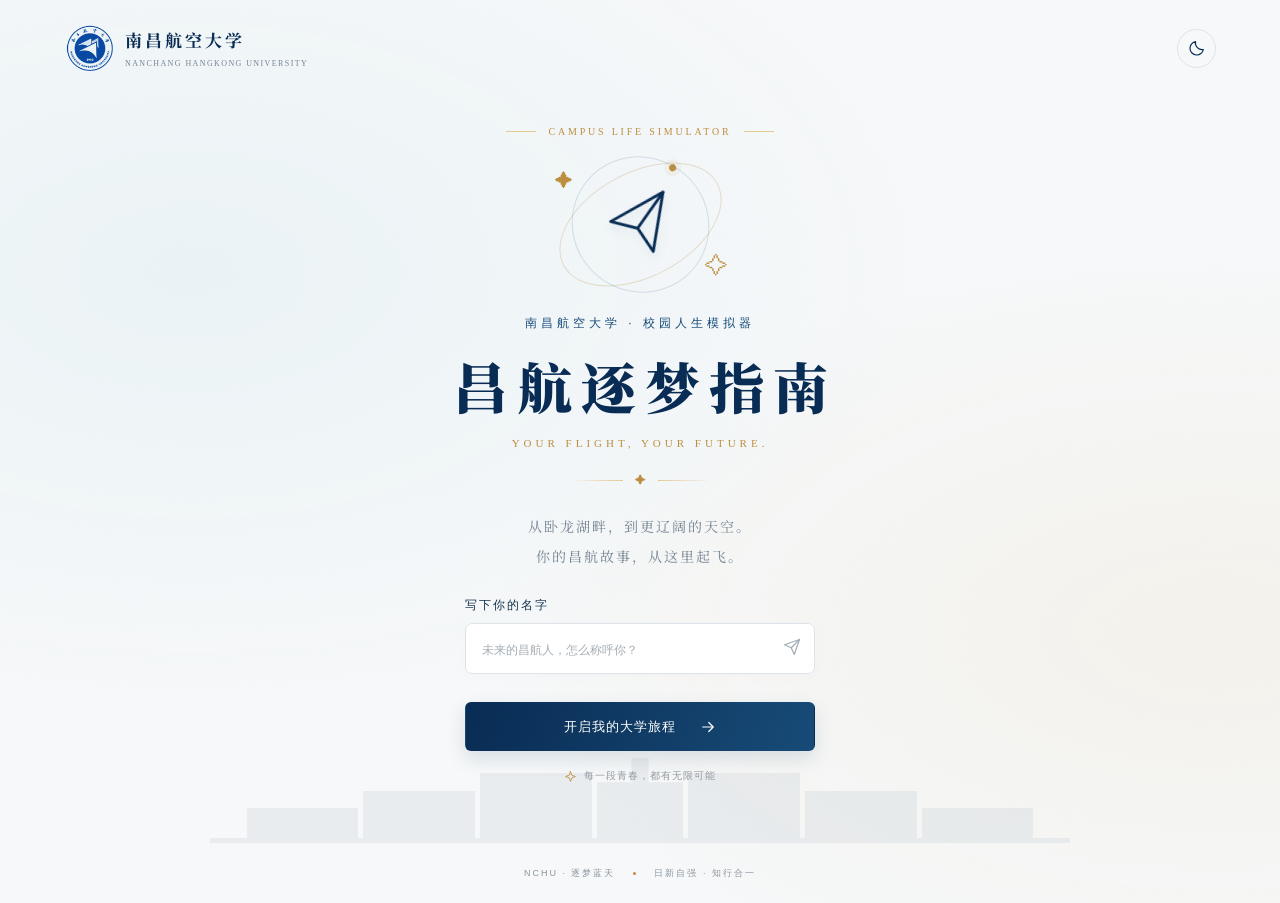
==== index.html @ 57230b43 "Add files via upload" ====
<!doctype html>
<html lang="zh-CN">
<head>
  <meta charset="UTF-8">
  <meta name="viewport" content="width=device-width, initial-scale=1">
  <meta name="theme-color" content="#092c54">
  <meta name="description" content="南昌航空大学校园人生模拟器——写下名字，选择专业与天赋，开启你的蓝天旅程。">
  <title>昌航逐梦指南 · 南昌航空大学校园人生</title>
  <link rel="stylesheet" href="style.css">
</head>
<body>
  <svg class="icon-library" xmlns="http://www.w3.org/2000/svg" aria-hidden="true">
    <symbol id="i-plane" viewBox="0 0 24 24"><path d="m22 2-7 20-4-9-9-4Z"/><path d="M22 2 11 13"/></symbol>
    <symbol id="i-arrow" viewBox="0 0 24 24"><path d="M5 12h14m-6-6 6 6-6 6"/></symbol>
    <symbol id="i-back" viewBox="0 0 24 24"><path d="M19 12H5m6 6-6-6 6-6"/></symbol>
    <symbol id="i-refresh" viewBox="0 0 24 24"><path d="M20 7v5h-5M4 17v-5h5"/><path d="M6.1 7a7 7 0 0 1 11.4-1L20 9M4 15l2.5 3A7 7 0 0 0 18 17"/></symbol>
    <symbol id="i-dice" viewBox="0 0 24 24"><rect x="3" y="3" width="18" height="18" rx="4"/><path d="M8 8h.01M16 8h.01M12 12h.01M8 16h.01M16 16h.01"/></symbol>
    <symbol id="i-check" viewBox="0 0 24 24"><path d="m5 12 4 4L19 6"/></symbol>
    <symbol id="i-lock" viewBox="0 0 24 24"><rect x="5" y="10" width="14" height="11" rx="2"/><path d="M8 10V7a4 4 0 0 1 8 0v3M12 14v3"/></symbol>
    <symbol id="i-wing" viewBox="0 0 24 24"><path d="M3 17c6-1 9-6 10-13 4 4 4 8 2 11l6-4c-2 7-8 10-18 6Z"/></symbol>
    <symbol id="i-chip" viewBox="0 0 24 24"><rect x="6" y="6" width="12" height="12" rx="2"/><path d="M9 1v3m6-3v3M9 20v3m6-3v3M1 9h3m-3 6h3m16-6h3m-3 6h3M10 10h4v4h-4z"/></symbol>
    <symbol id="i-flask" viewBox="0 0 24 24"><path d="M9 3h6m-5 0v6L4 19a1.5 1.5 0 0 0 1 2h14a1.5 1.5 0 0 0 1-2L14 9V3M7 16h10"/></symbol>
    <symbol id="i-code" viewBox="0 0 24 24"><path d="m8 7-5 5 5 5m8-10 5 5-5 5m-3-13-2 16"/></symbol>
    <symbol id="i-compass" viewBox="0 0 24 24"><circle cx="12" cy="12" r="9"/><path d="m16 8-3 5-5 3 3-5 5-3Z"/></symbol>
    <symbol id="i-chart" viewBox="0 0 24 24"><path d="M4 20V10m6 10V4m6 16v-7m5 7H2"/></symbol>
    <symbol id="i-sun" viewBox="0 0 24 24"><circle cx="12" cy="12" r="4"/><path d="M12 2v2m0 16v2M2 12h2m16 0h2M5 5l1.5 1.5m11 11L19 19M5 19l1.5-1.5m11-11L19 5"/></symbol>
    <symbol id="i-moon" viewBox="0 0 24 24"><path d="M20.5 14A9 9 0 0 1 10 3.5 9 9 0 1 0 20.5 14Z"/></symbol>
    <symbol id="i-spark" viewBox="0 0 24 24"><path d="m12 3 2.5 6.5L21 12l-6.5 2.5L12 21l-2.5-6.5L3 12l6.5-2.5Z"/></symbol>
  </svg>

  <div class="sky" aria-hidden="true"><div class="cloud cloud-one"></div><div class="cloud cloud-two"></div></div>
  <header class="site-header">
    <a class="brand" href="./" aria-label="返回昌航逐梦指南首页">
      <span class="brand-mark"><img src="assets/nchu-emblem.png" alt="南昌航空大学校徽" width="90" height="90"></span>
      <span><strong>南昌航空大学</strong><small>NANCHANG HANGKONG UNIVERSITY</small></span>
    </a>
    <button class="theme-button" id="theme-button" type="button" aria-label="切换深色模式" title="切换深浅色主题"><svg><use href="#i-moon"/></svg></button>
  </header>

  <main>
    <section class="page start-page active" id="start-page" aria-labelledby="main-title">
      <div class="start-content">
        <div class="edition-label"><span></span> CAMPUS LIFE SIMULATOR <span></span></div>
        <div class="hero-emblem" aria-hidden="true"><div class="orbit orbit-one"></div><div class="orbit orbit-two"></div><svg><use href="#i-plane"/></svg><i class="star-one">✦</i><i class="star-two">✧</i></div>
        <p class="university-name">南昌航空大学 · 校园人生模拟器</p>
        <h1 id="main-title">昌航逐梦指南</h1>
        <p class="english-title">YOUR FLIGHT, YOUR FUTURE.</p>
        <div class="title-rule"><span></span><i>✦</i><span></span></div>
        <p class="intro">从卧龙湖畔，到更辽阔的天空。<br>你的昌航故事，从这里起飞。</p>
        <form class="name-form" id="name-form">
          <label for="username">写下你的名字</label>
          <div class="name-field"><input id="username" name="username" type="text" maxlength="12" placeholder="未来的昌航人，怎么称呼你？" autocomplete="nickname" aria-describedby="name-error"><svg><use href="#i-plane"/></svg></div>
          <p class="form-error" id="name-error" role="alert"></p>
          <button class="primary-button" type="submit">开启我的大学旅程<svg><use href="#i-arrow"/></svg></button>
        </form>
        <p class="start-note"><svg><use href="#i-spark"/></svg> 每一段青春，都有无限可能</p>
      </div>
      <div class="campus-line" aria-hidden="true"><span></span><span></span><span></span><span></span><span></span><span></span><span></span></div>
    </section>

    <section class="page selection-page" id="major-page" aria-labelledby="major-title" hidden>
      <nav class="progress-nav" aria-label="创建角色进度"><button class="back-button" data-back="start" type="button"><svg><use href="#i-back"/></svg> 返回</button><ol><li class="complete"><span><svg><use href="#i-check"/></svg></span>名字</li><li class="current"><span>2</span>专业</li><li><span>3</span>天赋</li></ol><span class="step-count">01 / 02</span></nav>
      <div class="page-content">
        <p class="section-eyebrow">CHOOSE YOUR PATH</p><h2 id="major-title">选择你的专业</h2><p class="section-subtitle">每一份热爱，都是通往未来的一张登机牌</p>
        <div class="major-grid" id="major-grid"></div>
        <div class="selection-footer"><p id="major-hint">点击专业卡片，继续抽取你的专属天赋</p><button class="primary-button compact" id="major-next" type="button" disabled>下一站：抽取天赋<svg><use href="#i-arrow"/></svg></button></div>
      </div>
    </section>

    <section class="page selection-page" id="talent-page" aria-labelledby="talent-title" hidden>
      <nav class="progress-nav" aria-label="创建角色进度"><button class="back-button" data-back="major" type="button"><svg><use href="#i-back"/></svg> 返回</button><ol><li class="complete"><span><svg><use href="#i-check"/></svg></span>名字</li><li class="complete"><span><svg><use href="#i-check"/></svg></span>专业</li><li class="current"><span>3</span>天赋</li></ol><span class="step-count">02 / 02</span></nav>
      <div class="page-content talent-content">
        <p class="section-eyebrow">A LITTLE EXTRA MAGIC</p><h2 id="talent-title">抽取你的初始天赋</h2><p class="section-subtitle">小小的特别之处，将陪你走过四年大学时光</p>
        <div class="talent-grid" id="talent-grid"></div>
        <div class="talent-actions"><button class="secondary-button" id="refresh-talents" type="button"><svg><use href="#i-refresh"/></svg>换一批 <span id="refresh-count">2</span></button><button class="secondary-button" id="random-talent" type="button"><svg><use href="#i-dice"/></svg>交给命运</button></div>
        <button class="primary-button compact" id="talent-next" type="button" disabled>确认天赋，开启旅程<svg><use href="#i-arrow"/></svg></button>
        <p class="selection-note" id="talent-hint">点击卡片，选择一项与你同行的好运</p>
      </div>
    </section>

    <section class="page coming-page" id="coming-page" aria-labelledby="coming-title" hidden>
      <div class="coming-card"><div class="coming-icon"><svg><use href="#i-lock"/></svg></div><p class="section-eyebrow">TO BE CONTINUED</p><h2 id="coming-title">敬请期待</h2><div class="title-rule"><span></span><i>✦</i><span></span></div><p>你的大学旅程即将启航。<br>更多昌航故事，正在路上。</p><div class="profile-ticket"><span class="ticket-label">PASSENGER</span><strong id="profile-name"></strong><dl><div><dt>专业</dt><dd id="profile-major"></dd></div><div><dt>天赋</dt><dd id="profile-talent"></dd></div></dl><span class="ticket-code">NCHU · CLASS OF 2026</span></div><button class="primary-button" id="restart" type="button">重新启程<svg><use href="#i-refresh"/></svg></button></div>
    </section>
  </main>
  <footer class="site-footer"><span>NCHU · 逐梦蓝天</span><i></i><span>日新自强 · 知行合一</span></footer>
  <div class="toast" id="toast" role="status"></div>
  <script src="app.js"></script>
</body>
</html>
---- style.css ----
@import url('https://fonts.googleapis.com/css2?family=Noto+Serif+SC:wght@600;700;900&display=swap');

:root{--navy:#092c54;--navy-2:#164a79;--gold:#bd8e3f;--gold-light:#e4c991;--paper:#f6f8f9;--card:#fff;--text:#16334f;--muted:#768493;--line:#dce4e9;--shadow:0 18px 50px #1434510d;--serif:'Noto Serif SC','Songti SC',SimSun,serif;--sans:'PingFang SC','Microsoft YaHei',sans-serif;color-scheme:light}

*{box-sizing:border-box}
html{min-width:320px;min-height:100%;background:var(--paper)}
body{margin:0;min-height:100vh;min-height:100svh;color:var(--text);font-family:var(--sans);background:radial-gradient(ellipse at 15% 30%,#dfedf380,transparent 48%),radial-gradient(ellipse at 95% 70%,#ebdfc744,transparent 42%),var(--paper);display:flex;flex-direction:column;overflow-x:hidden}
button,input,a{-webkit-tap-highlight-color:transparent}
button{font:inherit}
button,a{touch-action:manipulation}
button:focus-visible,a:focus-visible,input:focus-visible{outline:3px solid #d1a04f;outline-offset:4px}
button{cursor:pointer}
button:disabled{cursor:not-allowed}
svg{width:22px;height:22px;fill:none;stroke:currentColor;stroke-width:1.6;stroke-linecap:round;stroke-linejoin:round}
.icon-library{position:absolute;width:0;height:0;overflow:hidden}
.sky{position:fixed;inset:0;pointer-events:none;overflow:hidden;z-index:-1}
.sky:before{content:'';position:absolute;width:650px;height:650px;border:1px solid #4e83a80b;border-radius:50%;top:-270px;right:-150px;box-shadow:0 0 0 80px #4e83a804,0 0 0 160px #4e83a803}
.cloud{position:absolute;width:200px;height:45px;background:#fff8;filter:blur(20px);border-radius:50%}
.cloud-one{left:-50px;top:23%}
.cloud-two{right:5%;bottom:22%}
.site-header{height:96px;display:flex;align-items:center;justify-content:space-between;padding:0 5vw;max-width:1600px;width:100%;margin:0 auto;position:relative;z-index:5}
.brand{display:flex;align-items:center;gap:12px;text-decoration:none;color:var(--navy)}
.brand-mark{height:49px;width:49px;display:grid;place-items:center;flex:0 0 auto}
.brand-mark img{display:block;width:100%;height:100%;object-fit:contain}
.brand strong{display:block;font:700 17px var(--serif);letter-spacing:3px}
.brand small{font:8px Georgia,serif;letter-spacing:1.4px;color:var(--muted)}
.theme-button{display:grid;place-items:center;width:39px;height:39px;border:1px solid var(--line);border-radius:50%;background:transparent;color:var(--navy);transition:.2s}
.theme-button:hover{background:var(--card);transform:rotate(15deg)}
.theme-button svg{width:18px;height:18px}
main{flex:1;display:flex}
.page{display:none;width:100%;position:relative}
.page.active{display:flex;animation:pageIn .5s ease both}
.start-page{align-items:center;justify-content:center;text-align:center;padding:30px 20px 60px}
.start-content{width:100%;max-width:610px;position:relative;z-index:1}
.edition-label{display:flex;align-items:center;justify-content:center;gap:12px;color:var(--gold);font:10px Georgia,serif;letter-spacing:2.8px;margin-bottom:20px}
.edition-label span{width:30px;height:1px;background:var(--gold-light)}
.hero-emblem{height:135px;width:175px;margin:0 auto 23px;position:relative;display:grid;place-items:center}
.hero-emblem>svg{width:68px;height:68px;stroke:var(--navy);stroke-width:1;transform:rotate(-10deg);position:relative;z-index:2;filter:drop-shadow(0 6px 5px #103b6415)}
.orbit{position:absolute;inset:15px 0;border:1px solid #ba945348;border-radius:50%;transform:rotate(-28deg)}
.orbit-two{inset:0 18px;transform:rotate(36deg);border-color:#527eaa35}
.orbit-one:after{content:'';position:absolute;width:7px;height:7px;background:var(--gold);border-radius:50%;top:13px;right:28px;box-shadow:0 0 0 5px #bd8e3f15}
.hero-emblem i{position:absolute;color:var(--gold);font-style:normal}
.star-one{left:2px;top:14px;font-size:18px}
.star-two{right:0;bottom:12px;font-size:23px}
.university-name{font-size:12px;letter-spacing:4px;color:var(--navy-2);margin:0 0 14px}
h1,h2{font-family:var(--serif);color:var(--navy)}
h1{font-size:clamp(38px,5vw,55px);font-weight:900;letter-spacing:9px;margin:0 0 12px;padding-left:9px}
.english-title{font:11px Georgia,serif;letter-spacing:4px;color:var(--gold);margin:0}
.title-rule{display:flex;justify-content:center;align-items:center;gap:12px;margin:25px auto}
.title-rule span{height:1px;width:52px;background:linear-gradient(90deg,transparent,var(--gold-light))}
.title-rule span:last-child{transform:rotate(180deg)}
.title-rule i{font-style:normal;font-size:11px;color:var(--gold)}
.intro{font-family:var(--serif);color:var(--muted);font-size:14px;line-height:2.15;letter-spacing:2px;margin:0 0 26px}
.name-form{max-width:350px;margin:auto}
.name-form label{display:block;font-size:12px;letter-spacing:2px;text-align:left;margin:0 0 9px;color:var(--text)}
.name-field{position:relative}
.name-field input{width:100%;border:1px solid var(--line);border-radius:7px;background:var(--card);height:51px;padding:0 42px 0 16px;color:var(--text);font:14px var(--sans);transition:.25s;box-shadow:0 3px 15px #12345604}
.name-field input::placeholder{color:#a4adb5;font-size:12px}
.name-field input:focus{border-color:var(--gold);outline:none;box-shadow:0 0 0 4px #bd8e3f10}
.name-field input[aria-invalid=true]{border-color:#b45d54}
.name-field svg{position:absolute;right:14px;top:15px;width:18px;height:18px;color:#a1acb5;pointer-events:none}
.form-error{font-size:12px;color:#a64c44;min-height:18px;margin:5px 0;text-align:left}
.primary-button{border:1px solid transparent;border-radius:6px;min-height:49px;width:100%;display:flex;justify-content:center;align-items:center;gap:23px;background:linear-gradient(110deg,var(--navy),#174b77);color:#fff;font-size:13px;letter-spacing:1px;box-shadow:0 8px 20px #092c5420;transition:transform .25s,box-shadow .25s,opacity .25s}
.primary-button svg{width:18px;height:18px}
.primary-button:not(:disabled):hover{transform:translateY(-2px);box-shadow:0 12px 25px #092c5430}
.primary-button:disabled{opacity:.38;box-shadow:none}
.start-note{display:flex;align-items:center;justify-content:center;gap:7px;color:#9099a0;font-size:10px;letter-spacing:1px;margin:18px 0 0}
.start-note svg{width:13px;height:13px;color:var(--gold)}
.campus-line{position:absolute;bottom:0;left:50%;transform:translateX(-50%);height:85px;width:min(860px,100%);opacity:.055;border-bottom:5px solid var(--navy);display:flex;justify-content:center;align-items:flex-end;gap:5px;overflow:hidden;pointer-events:none}
.campus-line span{display:block;background:var(--navy);width:13%;height:30px}
.campus-line span:nth-child(2),.campus-line span:nth-child(6){height:47px}
.campus-line span:nth-child(3),.campus-line span:nth-child(5){height:65px}
.campus-line span:nth-child(4){height:80px;width:10%;clip-path:polygon(40% 0,60% 0,60% 30%,100% 30%,100% 100%,0 100%,0 30%,40% 30%)}
.site-footer{height:60px;display:flex;align-items:center;justify-content:center;gap:18px;color:#8b969f;font-size:9px;letter-spacing:2px;flex-shrink:0}
.site-footer i{height:3px;width:3px;border-radius:50%;background:var(--gold)}
.selection-page{flex-direction:column;padding:10px 5vw 45px}
.progress-nav{display:flex;align-items:center;justify-content:space-between;max-width:1090px;width:100%;margin:0 auto 30px;border-bottom:1px solid var(--line);padding-bottom:22px}
.back-button{border:0;background:transparent;display:flex;align-items:center;gap:4px;font-size:12px;color:var(--muted);padding:6px 0}
.back-button:hover{color:var(--navy)}
.back-button svg{width:16px;height:16px}
.progress-nav ol{list-style:none;display:flex;margin:0;padding:0;gap:35px}
.progress-nav li{display:flex;align-items:center;gap:7px;font-size:11px;color:#9ca5ae}
.progress-nav li>span{width:22px;height:22px;border:1px solid #cfd8df;border-radius:50%;display:grid;place-items:center;font:11px Georgia,serif}
.progress-nav li>span svg{width:13px;height:13px}
.progress-nav li.complete{color:var(--gold)}
.progress-nav li.complete>span{border-color:#bd8e3f66;background:#bd8e3f0d}
.progress-nav li.current{color:var(--navy);font-weight:bold}
.progress-nav li.current>span{color:#fff;border-color:var(--navy);background:var(--navy)}
.step-count{font:10px Georgia,serif;color:var(--muted);letter-spacing:1px}
.page-content{width:100%;max-width:1090px;margin:0 auto;text-align:center}
.section-eyebrow{color:var(--gold);font:10px Georgia,serif;letter-spacing:3px;margin:0 0 10px}
h2{font-size:30px;letter-spacing:4px;margin:0 0 12px}
.section-subtitle{font-size:12px;letter-spacing:1px;color:var(--muted);margin:0 0 31px}
.major-grid{display:grid;grid-template-columns:repeat(4,1fr);gap:17px;text-align:left}
.major-card{position:relative;display:flex;flex-direction:column;align-items:flex-start;border:1px solid var(--line);border-radius:10px;padding:22px;background:var(--card);color:var(--text);text-align:left;min-height:190px;transition:transform .25s,border-color .25s,box-shadow .25s;overflow:hidden}
.major-card:after{content:'';position:absolute;top:-30px;right:-30px;width:100px;height:100px;background:radial-gradient(circle,#164a7909,transparent 70%);pointer-events:none}
.major-card:hover{transform:translateY(-4px);border-color:#bd8e3f77;box-shadow:var(--shadow)}
.major-card.selected{border-color:var(--gold);box-shadow:0 0 0 2px #bd8e3f10,var(--shadow)}
.major-top{width:100%;display:flex;align-items:flex-start;justify-content:space-between;margin-bottom:15px}
.major-icon{height:43px;width:43px;background:#edf3f8;border:1px solid #dce7f0;border-radius:9px;display:grid;place-items:center;color:var(--navy-2)}
.major-icon svg{width:23px;height:23px;stroke-width:1.4}
.major-number{font:10px Georgia,serif;color:#b2bbc3;letter-spacing:1px}
.major-name{font:700 16px var(--serif);letter-spacing:.5px;color:var(--navy);margin:0 0 7px}
.major-english{font:8px Georgia,serif;letter-spacing:1.1px;color:var(--gold);text-transform:uppercase;margin:0 0 12px}
.major-description{font-size:11px;line-height:1.8;color:var(--muted);margin:0}
.major-check{position:absolute;right:15px;bottom:15px;width:20px;height:20px;display:grid;place-items:center;border:1px solid var(--line);border-radius:50%;color:transparent}
.major-check svg{width:12px;height:12px}
.major-card.selected .major-check{background:var(--gold);color:white;border-color:var(--gold)}
.selection-footer{max-width:420px;margin:25px auto 0}
.selection-footer p,.selection-note{font-size:11px;color:var(--muted);margin:0 0 14px}
.compact{width:auto;min-width:260px;padding:0 24px;margin:0 auto;min-height:46px;font-size:12px}
.talent-content{max-width:1000px}
.talent-grid{display:grid;grid-template-columns:repeat(3,1fr);gap:25px;margin:35px auto 27px;perspective:1500px}
.talent-card{position:relative;min-height:300px;perspective:1200px;opacity:0;transform:translateY(15px);animation:cardIn .5s ease forwards;animation-delay:var(--delay)}
.talent-inner{height:100%;width:100%;position:relative;transform-style:preserve-3d;transition:transform .65s cubic-bezier(.3,.7,.3,1)}
.talent-card.flipped .talent-inner{transform:rotateY(180deg)}
.talent-face{position:absolute;inset:0;backface-visibility:hidden;-webkit-backface-visibility:hidden;border-radius:12px;border:1px solid #c8a46570;display:flex;align-items:center;justify-content:center;flex-direction:column}
.talent-front{background:linear-gradient(140deg,#123c64,#082947);color:#d6bc83;box-shadow:0 8px 25px #092c5412}
.talent-front:before{content:'';position:absolute;inset:10px;border:1px solid #d6bc8330;border-radius:7px}
.talent-front svg{width:52px;height:52px;stroke-width:.8;margin-bottom:20px}
.talent-front span{font:10px Georgia,serif;letter-spacing:3px}
.talent-back{transform:rotateY(180deg);background:var(--card);padding:28px 24px;box-shadow:var(--shadow);transition:border-color .2s,box-shadow .2s}
.talent-card button{position:absolute;inset:0;z-index:2;border:0;background:transparent;border-radius:12px;color:transparent}
.talent-card button:focus-visible{outline-offset:3px}
.talent-card:hover .talent-back{border-color:var(--gold)}
.talent-card.selected .talent-back{border:2px solid var(--gold);box-shadow:0 0 0 5px #bd8e3f10,0 16px 35px #14345118}
.talent-rarity{font:10px Georgia,serif;letter-spacing:3px;margin-bottom:15px}
.rarity-SSR{color:#ad7a19}
.rarity-SR{color:#7959a4}
.rarity-R{color:#46769c}
.talent-symbol{width:63px;height:63px;border-radius:50%;display:grid;place-items:center;background:#f5f0e6;border:1px solid #e9dcc3;margin-bottom:19px}
.talent-symbol svg{width:30px;height:30px;color:var(--gold);stroke-width:1.2}
.talent-name{font:700 20px var(--serif);color:var(--navy);margin:0 0 15px;letter-spacing:1px}
.talent-desc{font-size:12px;color:var(--muted);line-height:1.9;max-width:185px;margin:0}
.talent-selected-label{position:absolute;bottom:13px;display:flex;align-items:center;gap:4px;color:var(--gold);font-size:10px;opacity:0}
.talent-selected-label svg{width:12px;height:12px}
.talent-card.selected .talent-selected-label{opacity:1}
.talent-actions{display:flex;justify-content:center;gap:10px;margin-bottom:20px}
.secondary-button{display:flex;justify-content:center;align-items:center;gap:7px;border:1px solid var(--line);background:var(--card);color:var(--text);border-radius:6px;padding:9px 16px;font-size:11px;transition:.2s}
.secondary-button svg{width:15px;height:15px;color:var(--muted)}
.secondary-button:hover:not(:disabled){border-color:var(--gold);color:var(--gold)}
.secondary-button:disabled{opacity:.4}
.secondary-button span{font:10px Georgia,serif;color:var(--gold);padding-left:2px}
.talent-content>.selection-note{margin-top:12px}
.coming-page{justify-content:center;align-items:center;padding:35px 20px 55px;text-align:center}
.coming-card{width:100%;max-width:480px}
.coming-icon{margin:0 auto 25px;border:1px solid #bd8e3f40;width:76px;height:76px;display:grid;place-items:center;border-radius:50%;background:var(--card);color:var(--gold);box-shadow:0 0 0 9px #bd8e3f06}
.coming-icon svg{width:28px;height:28px;stroke-width:1.3}
.coming-card h2{font-size:42px;letter-spacing:8px}
.coming-card>p:not(.section-eyebrow){font:14px/2.1 var(--serif);letter-spacing:1px;color:var(--muted)}
.profile-ticket{position:relative;text-align:left;background:var(--card);border:1px solid var(--line);border-top:3px solid var(--gold);border-radius:6px;padding:24px;margin:28px 0;box-shadow:var(--shadow)}
.ticket-label{display:block;font:9px Georgia,serif;letter-spacing:2px;color:var(--gold);margin-bottom:5px}
.profile-ticket>strong{font:700 24px var(--serif);color:var(--navy);letter-spacing:2px}
.profile-ticket dl{border-top:1px dashed var(--line);margin:20px 0 15px;padding-top:15px;display:flex;gap:30px}
.profile-ticket dl div{flex:1}
.profile-ticket dt{font-size:10px;color:var(--muted);margin-bottom:5px}
.profile-ticket dd{margin:0;font-size:12px;color:var(--text)}
.ticket-code{font:8px Georgia,serif;color:var(--muted);letter-spacing:2px}
.toast{position:fixed;z-index:20;bottom:35px;left:50%;transform:translate(-50%,15px);padding:11px 20px;background:var(--navy);color:white;box-shadow:var(--shadow);border-radius:6px;font-size:12px;opacity:0;pointer-events:none;transition:.3s;white-space:nowrap}
.toast.show{opacity:1;transform:translate(-50%,0)}

body.dark{--paper:#0b1929;--card:#12263a;--text:#d6e1eb;--muted:#8fA2b4;--line:#2a3d50;--navy:#e3ecf5;--navy-2:#a2c8e8;--gold:#d3ae69;--gold-light:#876c42;color-scheme:dark;background:radial-gradient(ellipse at 15% 30%,#12334d80,transparent 48%),var(--paper)}
.dark .primary-button{background:linear-gradient(110deg,#194e7b,#27618c);color:#fff}
.dark .progress-nav li.current{color:var(--navy)}
.dark .progress-nav li.current>span{background:#31628b;border-color:#31628b}
.dark .major-icon{background:#1a334a;border-color:#2d475c}
.dark .talent-symbol{background:#2d3040;border-color:#615038}
.dark .name-field input::placeholder{color:#718295}
.dark .toast{background:#d3ae69;color:#10283f}

@keyframes pageIn{from{opacity:0;transform:translateY(6px)}
to{opacity:1;transform:translateY(0)}
}
@keyframes cardIn{to{opacity:1;transform:translateY(0)}
}

@media(min-width:1500px){.start-content{transform:scale(1.07)}
.major-card{min-height:210px}
.selection-page{padding-top:25px}
.progress-nav{margin-bottom:40px}
}

@media(max-width:1100px) and (min-width:801px){.major-grid{grid-template-columns:repeat(3,1fr)}}

@media(max-width:800px){.site-header{height:80px}
.brand strong{font-size:15px;letter-spacing:2px}
.brand small{font-size:7px;letter-spacing:1px}
.major-grid{grid-template-columns:repeat(2,1fr);gap:12px}
.major-card{padding:18px;min-height:180px}
.selection-page{padding-top:0}
.progress-nav{margin-bottom:25px}
.progress-nav ol{gap:18px}
.talent-grid{gap:14px}
.talent-back{padding:20px 15px}
.talent-name{font-size:18px}
.talent-card{min-height:280px}
}

@media(max-width:540px){.site-header{height:72px;padding:0 20px}
.brand-mark{width:39px;height:39px}
.brand{gap:8px}
.brand strong{font-size:13px;letter-spacing:2px}
.brand small{font-size:6px;letter-spacing:.6px}
.theme-button{width:33px;height:33px}
.start-page{padding:20px 22px 50px}
.start-content{max-width:370px}
.edition-label{font-size:8px;letter-spacing:2px;margin-bottom:12px}
.hero-emblem{height:120px;width:150px;margin-bottom:17px}
.hero-emblem>svg{width:57px;height:57px}
.university-name{font-size:10px;letter-spacing:2px;margin-bottom:13px}
h1{font-size:37px;letter-spacing:6px;padding-left:6px}
.english-title{font-size:9px;letter-spacing:3px}
.title-rule{margin:21px auto}
.intro{font-size:12px;letter-spacing:1px;margin-bottom:24px}
.name-form{max-width:330px}
.name-field input{height:49px}
.start-note{font-size:9px}
.site-footer{height:48px;font-size:8px;gap:12px}
.selection-page{padding:0 18px 30px}
.progress-nav{padding-bottom:17px;margin-bottom:25px}
.progress-nav ol{gap:12px}
.progress-nav li{font-size:10px;gap:4px}
.progress-nav li>span{width:19px;height:19px;font-size:10px}
.back-button{font-size:0}
.back-button svg{width:19px;height:19px}
.step-count{font-size:9px}
.section-eyebrow{font-size:8px;letter-spacing:2.5px}
h2{font-size:26px;letter-spacing:3px;margin-bottom:10px}
.section-subtitle{font-size:10px;letter-spacing:0;margin-bottom:24px}
.major-grid{gap:11px}
.major-card{padding:15px;min-height:171px;border-radius:8px}
.major-top{margin-bottom:12px}
.major-icon{width:35px;height:35px;border-radius:7px}
.major-icon svg{width:19px;height:19px}
.major-name{font-size:13px;letter-spacing:0}
.major-english{font-size:7px;letter-spacing:.4px;margin-bottom:9px}
.major-description{font-size:10px;line-height:1.7}
.major-number{font-size:9px}
.major-check{right:10px;bottom:10px;width:16px;height:16px}
.major-check svg{width:10px;height:10px}
.selection-footer{margin-top:20px}
.selection-footer p,.selection-note{font-size:10px}
.compact{min-width:245px;min-height:45px}
.talent-grid{grid-template-columns:1fr;gap:12px;margin:23px auto 20px;max-width:340px}
.talent-card{min-height:150px;perspective:1200px}
.talent-back{padding:18px 20px;display:grid;grid-template-columns:43px 1fr;grid-template-rows:auto auto auto;text-align:left;column-gap:15px;align-content:center}
.talent-rarity{grid-column:2;grid-row:1;margin:0 0 5px;font-size:8px;letter-spacing:2px}
.talent-symbol{grid-column:1;grid-row:1/4;width:43px;height:43px;margin:0}
.talent-symbol svg{width:23px;height:23px}
.talent-name{grid-column:2;grid-row:2;font-size:16px;margin:0 0 7px}
.talent-desc{grid-column:2;grid-row:3;font-size:10px;max-width:none;line-height:1.6}
.talent-selected-label{right:10px;bottom:7px;font-size:8px}
.talent-front svg{width:35px;height:35px;margin-bottom:10px}
.talent-front span{font-size:8px}
.talent-actions{margin-bottom:18px}
.coming-page{padding-top:25px}
.coming-card h2{font-size:36px}
.profile-ticket{padding:20px}
.profile-ticket dl{gap:20px}
.profile-ticket dd{font-size:11px}
.toast{font-size:11px;max-width:90vw;white-space:normal;text-align:center}
}

@media(max-height:720px) and (min-width:541px){.site-header{height:75px}
.start-page{padding-top:10px;padding-bottom:30px}
.hero-emblem{height:100px;width:140px;margin-bottom:10px}
.hero-emblem>svg{height:52px;width:52px}
.edition-label{margin-bottom:10px}
.title-rule{margin:17px auto}
.intro{margin-bottom:18px}
.site-footer{height:40px}
.start-note{margin-top:12px}
}

@media(prefers-reduced-motion:reduce){*,*:before,*:after{animation-duration:.01ms!important;transition-duration:.01ms!important;scroll-behavior:auto!important}
}
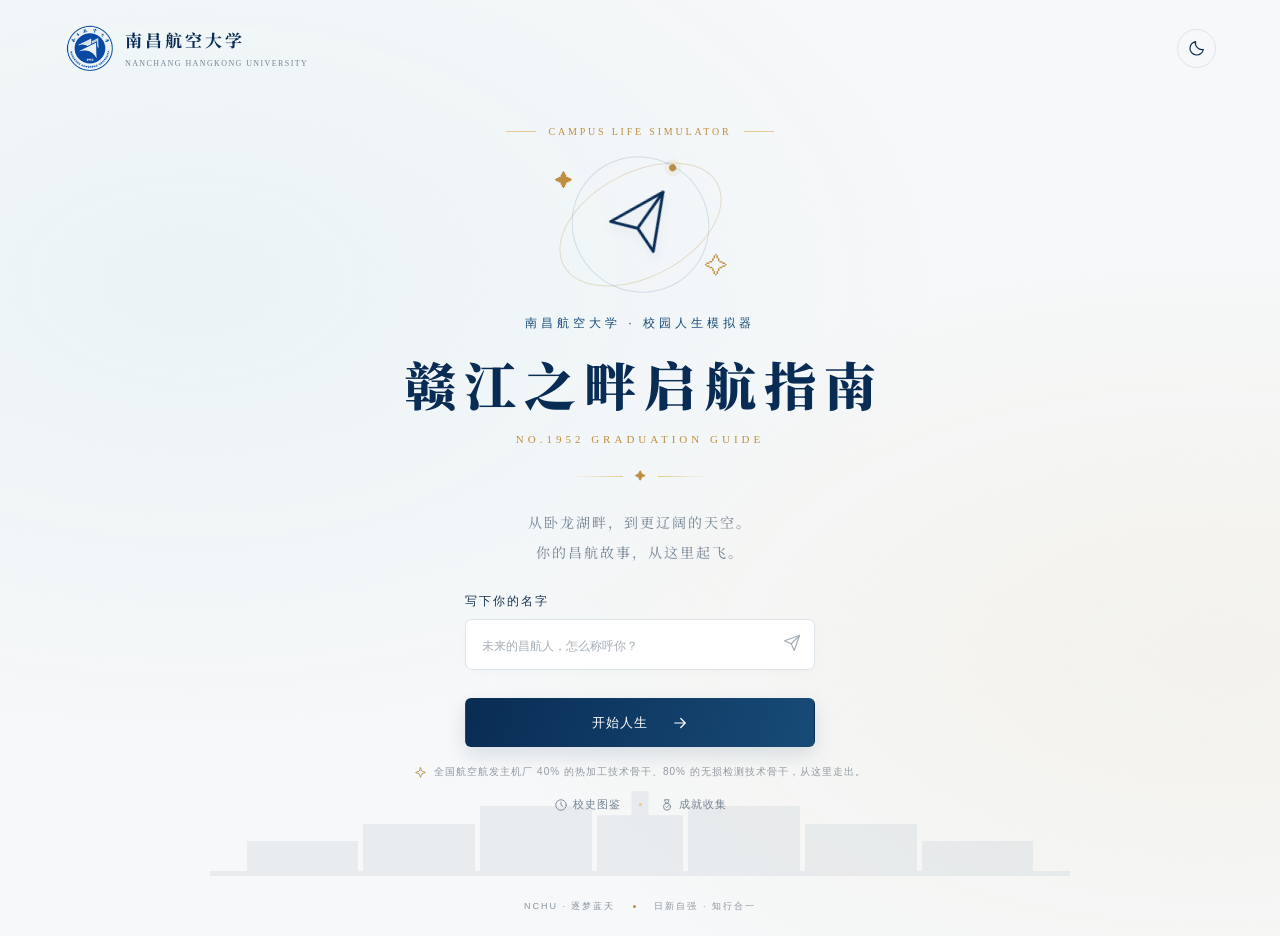
==== commit 83351bb9: "feat: 完整版昌航逐梦指南（四阶段 + 四年剧情） - 取名 / 加点 / 选专业 / 抽天赋 四步开局 - 24 个专业（依官方招生专业目录，含专属图标与描述） - 28 张天赋卡，SSR/SR" ====
--- a/index.html
+++ b/index.html
@@ -4,9 +4,10 @@
   <meta charset="UTF-8">
   <meta name="viewport" content="width=device-width, initial-scale=1">
   <meta name="theme-color" content="#092c54">
-  <meta name="description" content="南昌航空大学校园人生模拟器——写下名字，选择专业与天赋，开启你的蓝天旅程。">
-  <title>昌航逐梦指南 · 南昌航空大学校园人生</title>
-  <link rel="stylesheet" href="style.css">
+  <meta name="description" content="赣江之畔启航指南——南昌航空大学校园人生模拟器。写下名字，选择专业，开启你的蓝天旅程。">
+  <title>赣江之畔启航指南 · 南昌航空大学校园人生</title>
+  <link rel="stylesheet" href="css/main.css">
+  <link rel="stylesheet" href="css/game.css">
 </head>
 <body>
   <svg class="icon-library" xmlns="http://www.w3.org/2000/svg" aria-hidden="true">
@@ -14,7 +15,6 @@
     <symbol id="i-arrow" viewBox="0 0 24 24"><path d="M5 12h14m-6-6 6 6-6 6"/></symbol>
     <symbol id="i-back" viewBox="0 0 24 24"><path d="M19 12H5m6 6-6-6 6-6"/></symbol>
     <symbol id="i-refresh" viewBox="0 0 24 24"><path d="M20 7v5h-5M4 17v-5h5"/><path d="M6.1 7a7 7 0 0 1 11.4-1L20 9M4 15l2.5 3A7 7 0 0 0 18 17"/></symbol>
-    <symbol id="i-dice" viewBox="0 0 24 24"><rect x="3" y="3" width="18" height="18" rx="4"/><path d="M8 8h.01M16 8h.01M12 12h.01M8 16h.01M16 16h.01"/></symbol>
     <symbol id="i-check" viewBox="0 0 24 24"><path d="m5 12 4 4L19 6"/></symbol>
     <symbol id="i-lock" viewBox="0 0 24 24"><rect x="5" y="10" width="14" height="11" rx="2"/><path d="M8 10V7a4 4 0 0 1 8 0v3M12 14v3"/></symbol>
     <symbol id="i-wing" viewBox="0 0 24 24"><path d="M3 17c6-1 9-6 10-13 4 4 4 8 2 11l6-4c-2 7-8 10-18 6Z"/></symbol>
@@ -26,11 +26,43 @@
     <symbol id="i-sun" viewBox="0 0 24 24"><circle cx="12" cy="12" r="4"/><path d="M12 2v2m0 16v2M2 12h2m16 0h2M5 5l1.5 1.5m11 11L19 19M5 19l1.5-1.5m11-11L19 5"/></symbol>
     <symbol id="i-moon" viewBox="0 0 24 24"><path d="M20.5 14A9 9 0 0 1 10 3.5 9 9 0 1 0 20.5 14Z"/></symbol>
     <symbol id="i-spark" viewBox="0 0 24 24"><path d="m12 3 2.5 6.5L21 12l-6.5 2.5L12 21l-2.5-6.5L3 12l6.5-2.5Z"/></symbol>
+    <symbol id="i-book" viewBox="0 0 24 24"><path d="M12 6.5C10.5 5 8 4.5 5 4.5v13c3 0 5.5.5 7 2 1.5-1.5 4-2 7-2v-13c-3 0-5.5.5-7 2Z"/><path d="M12 6.5v13"/></symbol>
+    <symbol id="i-tool" viewBox="0 0 24 24"><path d="M15.6 3a5.5 5.5 0 0 0-5.1 7.4L3 17.9 6.1 21l7.5-7.5A5.5 5.5 0 1 0 15.6 3Z"/><circle cx="16.3" cy="7.7" r="1.5"/></symbol>
+    <symbol id="i-shield" viewBox="0 0 24 24"><path d="M12 3 4.5 6v6c0 4.4 3.1 8 7.5 9 4.4-1 7.5-4.6 7.5-9V6Z"/><path d="m9 12 2 2 4-4"/></symbol>
+    <symbol id="i-pulse" viewBox="0 0 24 24"><path d="M2 12h4l3-8 4 16 3-8h6"/></symbol>
+    <symbol id="i-leaf" viewBox="0 0 24 24"><path d="M4 20c0-9 6-15 16-16 1 10-5 16-13 16Z"/><path d="M9 15c2-3 4-5 8-6"/></symbol>
+    <symbol id="i-globe" viewBox="0 0 24 24"><circle cx="12" cy="12" r="9"/><path d="M3 12h18"/><path d="M12 3a15 15 0 0 1 0 18 15 15 0 0 1 0-18Z"/></symbol>
+    <symbol id="i-scale" viewBox="0 0 24 24"><path d="M12 4v16M7 20h10M4 8h16"/><path d="m8 8-3.5 6h7Zm8 0-3.5 6h7Z"/></symbol>
+    <symbol id="i-palette" viewBox="0 0 24 24"><path d="M12 21a9 9 0 1 1 9-9c0 2-1.6 3-3.2 3H16a2 2 0 0 0-1.4 3.4c.6.7.2 2.6-2.6 2.6Z"/><circle cx="8.5" cy="9.5" r="1"/><circle cx="12" cy="7.5" r="1"/><circle cx="15.5" cy="9.5" r="1"/></symbol>
+    <symbol id="i-clock" viewBox="0 0 24 24"><circle cx="12" cy="12" r="9"/><path d="M12 7v5l3 2"/></symbol>
+    <symbol id="i-medal" viewBox="0 0 24 24"><path d="M8.5 3h7l-2 6h-3Z"/><circle cx="12" cy="15" r="6"/><path d="m10 15 1.5 1.5L14.5 13"/></symbol>
+    <symbol id="i-star" viewBox="0 0 24 24"><path d="m12 3 2.8 5.7 6.2.9-4.5 4.4 1 6.2-5.5-2.9-5.5 2.9 1-6.2L3 9.6l6.2-.9Z"/></symbol>
+    <symbol id="i-ticket" viewBox="0 0 24 24"><path d="M3 8a2 2 0 0 1 2-2h14a2 2 0 0 1 2 2v2a2 2 0 0 0 0 4v2a2 2 0 0 1-2 2H5a2 2 0 0 1-2-2v-2a2 2 0 0 0 0-4Z"/><path d="M14 6v12"/></symbol>
+    <symbol id="i-drone" viewBox="0 0 24 24"><rect x="9" y="9" width="6" height="6" rx="1.5"/><path d="M9 9 5.5 5.5M15 9l3.5-3.5M9 15l-3.5 3.5M15 15l3.5 3.5"/><circle cx="4.5" cy="4.5" r="2"/><circle cx="19.5" cy="4.5" r="2"/><circle cx="4.5" cy="19.5" r="2"/><circle cx="19.5" cy="19.5" r="2"/></symbol>
+    <symbol id="i-flame" viewBox="0 0 24 24"><path d="M12 22c4 0 6.5-2.7 6.5-6.2 0-4.4-4-6.3-3.2-11.8-3 1.4-4.6 4-4.6 6.2 0 1.6.8 2.4.8 3.4 0 1-.8 1.7-1.6 1.2-.9-.6-1.4-1.7-1.4-3-1.3 1.4-2 3.2-2 4.9C6.5 19.4 8.6 22 12 22Z"/></symbol>
+    <symbol id="i-gear" viewBox="0 0 24 24"><path d="M10.3 2.6h3.4l.5 2.5 1.7 1 2.4-.9 1.7 3-1.9 1.7v2l1.9 1.7-1.7 3-2.4-.9-1.7 1-.5 2.5h-3.4l-.5-2.5-1.7-1-2.4.9-1.7-3 1.9-1.7v-2L3.9 8.2l1.7-3 2.4.9 1.7-1Z"/><circle cx="12" cy="12" r="3"/></symbol>
+    <symbol id="i-cube" viewBox="0 0 24 24"><path d="M12 2.5 20.5 7v10L12 21.5 3.5 17V7Z"/><path d="M3.5 7 12 11.5 20.5 7M12 11.5v10"/></symbol>
+    <symbol id="i-weld" viewBox="0 0 24 24"><path d="M4 20 14 10"/><path d="M14 10a3.5 3.5 0 1 0 5 5l-5-5Z"/><path d="M17 3.5 15.5 6m5.5 1-2.6.6M20 12h-2.6"/></symbol>
+    <symbol id="i-atom" viewBox="0 0 24 24"><circle cx="12" cy="12" r="2"/><ellipse cx="12" cy="12" rx="9.5" ry="4"/><ellipse cx="12" cy="12" rx="9.5" ry="4" transform="rotate(60 12 12)"/><ellipse cx="12" cy="12" rx="9.5" ry="4" transform="rotate(120 12 12)"/></symbol>
+    <symbol id="i-signal" viewBox="0 0 24 24"><path d="M4 20V13m5 7V9m5 11V5m5 15v-4"/><circle cx="4" cy="9" r="1.4"/><circle cx="19" cy="8" r="1.4"/></symbol>
+    <symbol id="i-bolt" viewBox="0 0 24 24"><path d="M13 2 4.5 13.5H11L10 22l8.5-11.5H12Z"/></symbol>
+    <symbol id="i-neural" viewBox="0 0 24 24"><circle cx="5" cy="6" r="2"/><circle cx="5" cy="18" r="2"/><circle cx="19" cy="12" r="2"/><circle cx="12" cy="12" r="2"/><path d="M6.8 6.9 10.3 11M6.8 17.1 10.3 13M13.8 12h3.4"/></symbol>
+    <symbol id="i-monitor" viewBox="0 0 24 24"><rect x="2.5" y="3.5" width="19" height="13" rx="2"/><path d="M8 20.5h8M12 16.5v4"/></symbol>
+    <symbol id="i-scan" viewBox="0 0 24 24"><path d="M3 8V5.5A2.5 2.5 0 0 1 5.5 3H8m8 0h2.5A2.5 2.5 0 0 1 21 5.5V8m0 8v2.5a2.5 2.5 0 0 1-2.5 2.5H16M8 21H5.5A2.5 2.5 0 0 1 3 18.5V16"/><path d="M3 12h18"/></symbol>
+    <symbol id="i-draft" viewBox="0 0 24 24"><path d="M4 20l1.1-4.1L15.9 5.1a2 2 0 0 1 2.8 0l.2.2a2 2 0 0 1 0 2.8L8.1 18.9Z"/><path d="m14.6 6.4 3 3"/><path d="M4 20l4.1-1.1"/></symbol>
+    <symbol id="i-coin" viewBox="0 0 24 24"><circle cx="12" cy="12" r="9"/><path d="M12 6.5v11M14.8 9.2c-.7-.9-1.8-1.4-2.9-1.4-1.6 0-2.7.9-2.7 2.2 0 3 5.6 1.5 5.6 4.5 0 1.4-1.2 2.3-2.9 2.3-1.3 0-2.4-.6-3.1-1.6"/></symbol>
+    <symbol id="i-lang" viewBox="0 0 24 24"><path d="M3 5.5h9M7.5 3.5v2M10.5 5.5c0 4-2.6 7.4-6.5 8.8"/><path d="M5 9.5c1.4 2.6 3.6 4.4 6.2 5"/><path d="m13 20.5 4-11 4 11M14.4 17h5.2"/></symbol>
+    <symbol id="i-plus" viewBox="0 0 24 24"><path d="M12 5.5v13M5.5 12h13"/></symbol>
+    <symbol id="i-minus" viewBox="0 0 24 24"><path d="M5.5 12h13"/></symbol>
+    <symbol id="i-dice" viewBox="0 0 24 24"><rect x="3.5" y="3.5" width="17" height="17" rx="3.5"/><circle cx="8.6" cy="8.6" r="1.2" fill="currentColor" stroke="none"/><circle cx="12" cy="12" r="1.2" fill="currentColor" stroke="none"/><circle cx="15.4" cy="15.4" r="1.2" fill="currentColor" stroke="none"/></symbol>
+    <symbol id="i-bowl" viewBox="0 0 24 24"><path d="M3 11h18a9 9 0 0 1-18 0Z"/><path d="M8 11V7m4 4V5m4 6V7"/><path d="M4 20h16"/></symbol>
+    <symbol id="i-note" viewBox="0 0 24 24"><path d="M5 4.5h9l5 5V19.5a1 1 0 0 1-1 1H5a1 1 0 0 1-1-1v-14a1 1 0 0 1 1-1Z"/><path d="M14 4.5v5h5M8 13h8M8 16.5h5"/></symbol>
+    <symbol id="i-route" viewBox="0 0 24 24"><circle cx="5.5" cy="18.5" r="2.5"/><circle cx="18.5" cy="5.5" r="2.5"/><path d="M8 18.5h7a3.5 3.5 0 0 0 0-7h-6a3.5 3.5 0 0 1 0-7h7"/></symbol>
   </svg>
 
   <div class="sky" aria-hidden="true"><div class="cloud cloud-one"></div><div class="cloud cloud-two"></div></div>
   <header class="site-header">
-    <a class="brand" href="./" aria-label="返回昌航逐梦指南首页">
+    <a class="brand" href="./" aria-label="返回赣江之畔启航指南首页">
       <span class="brand-mark"><img src="assets/nchu-emblem.png" alt="南昌航空大学校徽" width="90" height="90"></span>
       <span><strong>南昌航空大学</strong><small>NANCHANG HANGKONG UNIVERSITY</small></span>
     </a>
@@ -43,47 +75,210 @@
         <div class="edition-label"><span></span> CAMPUS LIFE SIMULATOR <span></span></div>
         <div class="hero-emblem" aria-hidden="true"><div class="orbit orbit-one"></div><div class="orbit orbit-two"></div><svg><use href="#i-plane"/></svg><i class="star-one">✦</i><i class="star-two">✧</i></div>
         <p class="university-name">南昌航空大学 · 校园人生模拟器</p>
-        <h1 id="main-title">昌航逐梦指南</h1>
-        <p class="english-title">YOUR FLIGHT, YOUR FUTURE.</p>
+        <h1 id="main-title">赣江之畔启航指南</h1>
+        <p class="english-title">NO.1952 GRADUATION GUIDE</p>
         <div class="title-rule"><span></span><i>✦</i><span></span></div>
         <p class="intro">从卧龙湖畔，到更辽阔的天空。<br>你的昌航故事，从这里起飞。</p>
         <form class="name-form" id="name-form">
           <label for="username">写下你的名字</label>
           <div class="name-field"><input id="username" name="username" type="text" maxlength="12" placeholder="未来的昌航人，怎么称呼你？" autocomplete="nickname" aria-describedby="name-error"><svg><use href="#i-plane"/></svg></div>
           <p class="form-error" id="name-error" role="alert"></p>
-          <button class="primary-button" type="submit">开启我的大学旅程<svg><use href="#i-arrow"/></svg></button>
+          <button class="primary-button" type="submit">开始人生<svg><use href="#i-arrow"/></svg></button>
         </form>
-        <p class="start-note"><svg><use href="#i-spark"/></svg> 每一段青春，都有无限可能</p>
+        <p class="start-note"><svg><use href="#i-spark"/></svg><span id="start-note-text">1952 — 2026 · 七十四载航空报国路</span></p>
+        <div class="start-links">
+          <button class="link-button" type="button" data-goto="archive"><svg><use href="#i-clock"/></svg>校史图鉴</button>
+          <i></i>
+          <button class="link-button" type="button" data-goto="achievements"><svg><use href="#i-medal"/></svg>成就收集</button>
+        </div>
       </div>
       <div class="campus-line" aria-hidden="true"><span></span><span></span><span></span><span></span><span></span><span></span><span></span></div>
     </section>
 
+    <section class="page selection-page allocate-page" id="allocate-page" aria-labelledby="allocate-title" hidden>
+      <nav class="progress-nav" aria-label="创建角色进度">
+        <button class="back-button" data-back="start" type="button"><svg><use href="#i-back"/></svg> 返回</button>
+        <ol><li class="complete"><span><svg><use href="#i-check"/></svg></span>名字</li><li class="current"><span>2</span>属性</li><li><span>3</span>专业</li><li><span>4</span>天赋</li><li><span>5</span>启航</li></ol>
+        <span class="step-count">01 / 04</span>
+      </nav>
+      <div class="page-content">
+        <p class="section-eyebrow">ALLOCATE YOUR POINTS</p>
+        <h2 id="allocate-title">分配你的初始属性</h2>
+        <p class="section-subtitle" id="allocate-subtitle">十点自由分配 · 每项最多加五点</p>
+        <div class="allocate-board">
+          <div class="pool-badge">
+            <span class="pool-label">剩余点数 / REMAINING</span>
+            <strong id="stat-pool">10</strong>
+          </div>
+          <div class="allocate-list" id="allocate-list"></div>
+        </div>
+        <div class="selection-footer">
+          <p id="allocate-hint">十点全部分配完毕才能继续</p>
+          <div class="talent-actions">
+            <button class="secondary-button" id="allocate-reset" type="button"><svg><use href="#i-refresh"/></svg>重新分配</button>
+            <button class="primary-button compact" id="allocate-next" type="button" disabled>确认属性，选择专业<svg><use href="#i-arrow"/></svg></button>
+          </div>
+        </div>
+      </div>
+    </section>
+
     <section class="page selection-page" id="major-page" aria-labelledby="major-title" hidden>
-      <nav class="progress-nav" aria-label="创建角色进度"><button class="back-button" data-back="start" type="button"><svg><use href="#i-back"/></svg> 返回</button><ol><li class="complete"><span><svg><use href="#i-check"/></svg></span>名字</li><li class="current"><span>2</span>专业</li><li><span>3</span>天赋</li></ol><span class="step-count">01 / 02</span></nav>
-      <div class="page-content">
-        <p class="section-eyebrow">CHOOSE YOUR PATH</p><h2 id="major-title">选择你的专业</h2><p class="section-subtitle">每一份热爱，都是通往未来的一张登机牌</p>
+      <nav class="progress-nav" aria-label="创建角色进度">
+        <button class="back-button" data-back="allocate" type="button"><svg><use href="#i-back"/></svg> 返回</button>
+        <ol><li class="complete"><span><svg><use href="#i-check"/></svg></span>名字</li><li class="complete"><span><svg><use href="#i-check"/></svg></span>属性</li><li class="current"><span>3</span>专业</li><li><span>4</span>天赋</li><li><span>5</span>启航</li></ol>
+        <span class="step-count">02 / 04</span>
+      </nav>
+      <div class="page-content">
+        <p class="section-eyebrow">CHOOSE YOUR PATH</p>
+        <h2 id="major-title">选择你的专业</h2>
+        <p class="section-subtitle">专业将影响你的初始属性加成</p>
         <div class="major-grid" id="major-grid"></div>
-        <div class="selection-footer"><p id="major-hint">点击专业卡片，继续抽取你的专属天赋</p><button class="primary-button compact" id="major-next" type="button" disabled>下一站：抽取天赋<svg><use href="#i-arrow"/></svg></button></div>
-      </div>
-    </section>
-
-    <section class="page selection-page" id="talent-page" aria-labelledby="talent-title" hidden>
-      <nav class="progress-nav" aria-label="创建角色进度"><button class="back-button" data-back="major" type="button"><svg><use href="#i-back"/></svg> 返回</button><ol><li class="complete"><span><svg><use href="#i-check"/></svg></span>名字</li><li class="complete"><span><svg><use href="#i-check"/></svg></span>专业</li><li class="current"><span>3</span>天赋</li></ol><span class="step-count">02 / 02</span></nav>
-      <div class="page-content talent-content">
-        <p class="section-eyebrow">A LITTLE EXTRA MAGIC</p><h2 id="talent-title">抽取你的初始天赋</h2><p class="section-subtitle">小小的特别之处，将陪你走过四年大学时光</p>
+        <div class="selection-footer">
+          <p id="major-hint">点击专业卡片，领取属于你的登机牌</p>
+          <button class="primary-button compact" id="major-next" type="button" disabled>确认专业，抽取天赋<svg><use href="#i-arrow"/></svg></button>
+        </div>
+      </div>
+    </section>
+
+    <section class="page selection-page talent-page" id="talent-page" aria-labelledby="talent-title" hidden>
+      <nav class="progress-nav" aria-label="创建角色进度">
+        <button class="back-button" data-back="major" type="button"><svg><use href="#i-back"/></svg> 返回</button>
+        <ol><li class="complete"><span><svg><use href="#i-check"/></svg></span>名字</li><li class="complete"><span><svg><use href="#i-check"/></svg></span>属性</li><li class="complete"><span><svg><use href="#i-check"/></svg></span>专业</li><li class="current"><span>4</span>天赋</li><li><span>5</span>启航</li></ol>
+        <span class="step-count">03 / 04</span>
+      </nav>
+      <div class="page-content">
+        <p class="section-eyebrow">DRAW YOUR TALENTS</p>
+        <h2 id="talent-title">抽取你的天赋</h2>
+        <p class="section-subtitle" id="talent-subtitle">五张卡中挑两张带走 · 天赋将叠加到初始属性上</p>
         <div class="talent-grid" id="talent-grid"></div>
-        <div class="talent-actions"><button class="secondary-button" id="refresh-talents" type="button"><svg><use href="#i-refresh"/></svg>换一批 <span id="refresh-count">2</span></button><button class="secondary-button" id="random-talent" type="button"><svg><use href="#i-dice"/></svg>交给命运</button></div>
-        <button class="primary-button compact" id="talent-next" type="button" disabled>确认天赋，开启旅程<svg><use href="#i-arrow"/></svg></button>
-        <p class="selection-note" id="talent-hint">点击卡片，选择一项与你同行的好运</p>
+        <div class="selection-footer">
+          <p id="talent-hint">从五张卡中挑选两张</p>
+          <div class="talent-actions">
+            <button class="secondary-button" id="talent-redraw" type="button"><svg><use href="#i-refresh"/></svg>重新抽取</button>
+            <button class="primary-button compact" id="talent-next" type="button" disabled>确认天赋，领取登机牌<svg><use href="#i-arrow"/></svg></button>
+          </div>
+        </div>
       </div>
     </section>
 
     <section class="page coming-page" id="coming-page" aria-labelledby="coming-title" hidden>
-      <div class="coming-card"><div class="coming-icon"><svg><use href="#i-lock"/></svg></div><p class="section-eyebrow">TO BE CONTINUED</p><h2 id="coming-title">敬请期待</h2><div class="title-rule"><span></span><i>✦</i><span></span></div><p>你的大学旅程即将启航。<br>更多昌航故事，正在路上。</p><div class="profile-ticket"><span class="ticket-label">PASSENGER</span><strong id="profile-name"></strong><dl><div><dt>专业</dt><dd id="profile-major"></dd></div><div><dt>天赋</dt><dd id="profile-talent"></dd></div></dl><span class="ticket-code">NCHU · CLASS OF 2026</span></div><button class="primary-button" id="restart" type="button">重新启程<svg><use href="#i-refresh"/></svg></button></div>
+      <div class="coming-card">
+        <div class="coming-icon"><svg><use href="#i-lock"/></svg></div>
+        <p class="section-eyebrow">TO BE CONTINUED</p>
+        <h2 id="coming-title">敬请期待</h2>
+        <div class="title-rule"><span></span><i>✦</i><span></span></div>
+        <p class="coming-desc">你的大学旅程即将启航。<br>课堂、金工实习、航模队、图书馆的灯、赣江的夜风……<br>更多昌航故事，正在路上。</p>
+        <div class="profile-ticket">
+          <span class="ticket-label">PASSENGER · 乘客</span>
+          <strong id="profile-name"></strong>
+          <dl>
+            <div><dt>专业 / MAJOR</dt><dd id="profile-major"></dd></div>
+            <div><dt>学院 / SCHOOL</dt><dd id="profile-college"></dd></div>
+          </dl>
+          <div class="stat-strip" id="profile-stats"></div>
+          <div class="talent-strip" id="profile-talents"></div>
+          <span class="ticket-code">NCHU · CLASS OF 2026</span>
+        </div>
+        <div class="coming-actions">
+          <button class="secondary-button" id="restart" type="button"><svg><use href="#i-refresh"/></svg>重新启程</button>
+          <button class="secondary-button" data-goto="archive" type="button"><svg><use href="#i-clock"/></svg>校史图鉴</button>
+        </div>
+        <p class="coming-note">本作为同人向致敬作品，非学校官方产品</p>
+      </div>
+    </section>
+
+    <section class="page game-page" id="game-page" aria-labelledby="game-title" hidden>
+      <div class="game-bar">
+        <div class="game-term-box">
+          <span class="game-term-label">CURRENT TERM</span>
+          <strong id="game-term">大一 · 上学期</strong>
+          <span class="game-year" id="game-year">2026 秋</span>
+        </div>
+        <div class="game-progress">
+          <div class="game-progress-track"><i id="game-progress-bar"></i></div>
+          <span class="game-progress-text" id="game-progress-text">1 / 8</span>
+        </div>
+      </div>
+
+      <div class="game-body">
+        <aside class="game-side">
+          <div class="side-card">
+            <span class="side-label">你的属性</span>
+            <div class="game-stats" id="game-stats"></div>
+          </div>
+          <div class="side-card side-card-quiet">
+            <span class="side-label">本作说明</span>
+            <p class="side-note">属性检定 = 属性值 + 1d20，达到阈值即成功。属性与天赋会一路影响四年里的每一次选择。</p>
+          </div>
+        </aside>
+        <div class="game-main" id="event-stage" aria-live="polite"></div>
+      </div>
+    </section>
+
+    <section class="page ending-page" id="ending-page" aria-labelledby="ending-title" hidden>
+      <div class="ending-card">
+        <div class="ending-icon" id="ending-icon"></div>
+        <span class="ending-label" id="ending-label">ENDING</span>
+        <h2 id="ending-title"></h2>
+        <p class="ending-en" id="ending-en"></p>
+        <div class="title-rule"><span></span><i>✦</i><span></span></div>
+        <div class="ending-text" id="ending-text"></div>
+
+        <div class="profile-ticket ending-ticket">
+          <span class="ticket-label">PASSENGER · 毕业生</span>
+          <strong id="ending-name"></strong>
+          <dl>
+            <div><dt>专业 / MAJOR</dt><dd id="ending-major"></dd></div>
+            <div><dt>学院 / SCHOOL</dt><dd id="ending-college"></dd></div>
+            <div><dt>社团 / CLUB</dt><dd id="ending-club"></dd></div>
+          </dl>
+          <div class="stat-strip" id="ending-stats"></div>
+          <div class="talent-strip" id="ending-talents"></div>
+          <span class="ticket-code">NCHU · CLASS OF 2030</span>
+        </div>
+
+        <div class="ending-highlights">
+          <span class="side-label">四年里，你记得的几件事</span>
+          <ul id="ending-log"></ul>
+        </div>
+
+        <div class="ending-actions">
+          <button class="primary-button compact" id="ending-restart" type="button">再读一次大学<svg><use href="#i-refresh"/></svg></button>
+          <button class="secondary-button" id="ending-archive" type="button"><svg><use href="#i-clock"/></svg>校史图鉴</button>
+        </div>
+        <p class="coming-note">本作为同人向致敬作品，非学校官方产品</p>
+      </div>
+    </section>
+
+    <section class="page selection-page" id="archive-page" aria-labelledby="archive-title" hidden>
+      <nav class="progress-nav" aria-label="校史图鉴导航">
+        <button class="back-button" data-back="start" type="button"><svg><use href="#i-back"/></svg> 返回</button>
+        <span class="step-count">ARCHIVE</span>
+      </nav>
+      <div class="page-content">
+        <p class="section-eyebrow">SINCE 1952</p>
+        <h2 id="archive-title">校史图鉴</h2>
+        <p class="section-subtitle">七十四载，从汉口到前湖</p>
+        <ol class="timeline" id="timeline"></ol>
+      </div>
+    </section>
+
+    <section class="page selection-page" id="achievements-page" aria-labelledby="achievements-title" hidden>
+      <nav class="progress-nav" aria-label="成就收集导航">
+        <button class="back-button" data-back="start" type="button"><svg><use href="#i-back"/></svg> 返回</button>
+        <span class="step-count">ACHIEVEMENTS</span>
+      </nav>
+      <div class="page-content">
+        <p class="section-eyebrow">YOUR MILESTONES</p>
+        <h2 id="achievements-title">成就收集</h2>
+        <p class="section-subtitle">敬请期待 · 后续版本开放</p>
+        <div class="achv-grid" id="achv-grid"></div>
+      </div>
     </section>
   </main>
   <footer class="site-footer"><span>NCHU · 逐梦蓝天</span><i></i><span>日新自强 · 知行合一</span></footer>
   <div class="toast" id="toast" role="status"></div>
-  <script src="app.js"></script>
+  <script src="js/data.js"></script>
+  <script src="js/game.js"></script>
 </body>
-</html>+</html>
--- a/css/main.css
+++ b/css/main.css
@@ -0,0 +1,499 @@
+@import url('https://fonts.googleapis.com/css2?family=Noto+Serif+SC:wght@600;700;900&display=swap');
+
+/* ==========================================================
+   赣江之畔启航指南 · 样式
+   极简 · 昌航蓝 × 航空金 · 大留白
+   ========================================================== */
+
+:root{
+  --navy:#092c54;--navy-2:#164a79;--gold:#bd8e3f;--gold-light:#e4c991;
+  --paper:#f6f8f9;--card:#fff;--text:#16334f;--muted:#768493;--line:#dce4e9;
+  --shadow:0 18px 50px #1434510d;
+  --serif:'Noto Serif SC','Songti SC',SimSun,serif;
+  --sans:'PingFang SC','Microsoft YaHei',sans-serif;
+  color-scheme:light
+}
+
+*{box-sizing:border-box}
+html{min-width:320px;min-height:100%;background:var(--paper)}
+body{margin:0;min-height:100vh;min-height:100svh;color:var(--text);font-family:var(--sans);
+  background:radial-gradient(ellipse at 15% 30%,#dfedf380,transparent 48%),
+             radial-gradient(ellipse at 95% 70%,#ebdfc744,transparent 42%),var(--paper);
+  display:flex;flex-direction:column;overflow-x:hidden}
+button,input,a{-webkit-tap-highlight-color:transparent}
+button{font:inherit;cursor:pointer}
+button,a{touch-action:manipulation}
+button:focus-visible,a:focus-visible,input:focus-visible{outline:3px solid #d1a04f;outline-offset:4px}
+h1:focus,h2:focus,h1:focus-visible,h2:focus-visible{outline:none}
+button:disabled{cursor:not-allowed}
+svg{width:22px;height:22px;fill:none;stroke:currentColor;stroke-width:1.6;stroke-linecap:round;stroke-linejoin:round}
+.icon-library{position:absolute;width:0;height:0;overflow:hidden}
+
+/* ---------- 背景装饰 ---------- */
+.sky{position:fixed;inset:0;pointer-events:none;overflow:hidden;z-index:-1}
+.sky:before{content:'';position:absolute;width:650px;height:650px;border:1px solid #4e83a80b;border-radius:50%;
+  top:-270px;right:-150px;box-shadow:0 0 0 80px #4e83a804,0 0 0 160px #4e83a803}
+.cloud{position:absolute;width:200px;height:45px;background:#fff8;filter:blur(20px);border-radius:50%}
+.cloud-one{left:-50px;top:23%}
+.cloud-two{right:5%;bottom:22%}
+
+/* ---------- 页头 ---------- */
+.site-header{height:96px;display:flex;align-items:center;justify-content:space-between;padding:0 5vw;
+  max-width:1600px;width:100%;margin:0 auto;position:relative;z-index:5}
+.brand{display:flex;align-items:center;gap:12px;text-decoration:none;color:var(--navy)}
+.brand-mark{height:49px;width:49px;display:grid;place-items:center;flex:0 0 auto}
+.brand-mark img{display:block;width:100%;height:100%;object-fit:contain}
+.brand strong{display:block;font:700 17px var(--serif);letter-spacing:3px}
+.brand small{font:8px Georgia,serif;letter-spacing:1.4px;color:var(--muted)}
+.theme-button{display:grid;place-items:center;width:39px;height:39px;border:1px solid var(--line);
+  border-radius:50%;background:transparent;color:var(--navy);transition:.2s}
+.theme-button:hover{background:var(--card);transform:rotate(15deg)}
+.theme-button svg{width:18px;height:18px}
+
+main{flex:1;display:flex}
+.page{display:none;width:100%;position:relative}
+.page.active{display:flex;animation:pageIn .5s ease both}
+
+/* ---------- 开始页 ---------- */
+.start-page{align-items:center;justify-content:center;text-align:center;padding:30px 20px 60px}
+.start-content{width:100%;max-width:610px;position:relative;z-index:1}
+.edition-label{display:flex;align-items:center;justify-content:center;gap:12px;color:var(--gold);
+  font:10px Georgia,serif;letter-spacing:2.8px;margin-bottom:20px}
+.edition-label span{width:30px;height:1px;background:var(--gold-light)}
+.hero-emblem{height:135px;width:175px;margin:0 auto 23px;position:relative;display:grid;place-items:center}
+.hero-emblem>svg{width:68px;height:68px;stroke:var(--navy);stroke-width:1;transform:rotate(-10deg);
+  position:relative;z-index:2;filter:drop-shadow(0 6px 5px #103b6415)}
+.orbit{position:absolute;inset:15px 0;border:1px solid #ba945348;border-radius:50%;transform:rotate(-28deg)}
+.orbit-two{inset:0 18px;transform:rotate(36deg);border-color:#527eaa35}
+.orbit-one:after{content:'';position:absolute;width:7px;height:7px;background:var(--gold);border-radius:50%;
+  top:13px;right:28px;box-shadow:0 0 0 5px #bd8e3f15}
+.hero-emblem i{position:absolute;color:var(--gold);font-style:normal}
+.star-one{left:2px;top:14px;font-size:18px}
+.star-two{right:0;bottom:12px;font-size:23px}
+.university-name{font-size:12px;letter-spacing:4px;color:var(--navy-2);margin:0 0 14px}
+h1,h2{font-family:var(--serif);color:var(--navy)}
+h1{font-size:clamp(34px,4.6vw,52px);font-weight:900;letter-spacing:8px;margin:0 0 12px;padding-left:8px}
+.english-title{font:11px Georgia,serif;letter-spacing:4px;color:var(--gold);margin:0}
+.title-rule{display:flex;justify-content:center;align-items:center;gap:12px;margin:25px auto}
+.title-rule span{height:1px;width:52px;background:linear-gradient(90deg,transparent,var(--gold-light))}
+.title-rule span:last-child{transform:rotate(180deg)}
+.title-rule i{font-style:normal;font-size:11px;color:var(--gold)}
+.intro{font-family:var(--serif);color:var(--muted);font-size:14px;line-height:2.15;letter-spacing:2px;margin:0 0 26px}
+.name-form{max-width:350px;margin:auto}
+.name-form label{display:block;font-size:12px;letter-spacing:2px;text-align:left;margin:0 0 9px;color:var(--text)}
+.name-field{position:relative}
+.name-field input{width:100%;border:1px solid var(--line);border-radius:7px;background:var(--card);height:51px;
+  padding:0 42px 0 16px;color:var(--text);font:14px var(--sans);transition:.25s;box-shadow:0 3px 15px #12345604}
+.name-field input::placeholder{color:#a4adb5;font-size:12px}
+.name-field input:focus{border-color:var(--gold);outline:none;box-shadow:0 0 0 4px #bd8e3f10}
+.name-field input[aria-invalid=true]{border-color:#b45d54}
+.name-field svg{position:absolute;right:14px;top:15px;width:18px;height:18px;color:#a1acb5;pointer-events:none}
+.form-error{font-size:12px;color:#a64c44;min-height:18px;margin:5px 0;text-align:left}
+.primary-button{border:1px solid transparent;border-radius:6px;min-height:49px;width:100%;display:flex;
+  justify-content:center;align-items:center;gap:23px;background:linear-gradient(110deg,var(--navy),#174b77);
+  color:#fff;font-size:13px;letter-spacing:1px;box-shadow:0 8px 20px #092c5420;
+  transition:transform .25s,box-shadow .25s,opacity .25s}
+.primary-button svg{width:18px;height:18px}
+.primary-button:not(:disabled):hover{transform:translateY(-2px);box-shadow:0 12px 25px #092c5430}
+.primary-button:disabled{opacity:.38;box-shadow:none}
+.start-note{display:flex;align-items:center;justify-content:center;gap:7px;color:#9099a0;font-size:10px;
+  letter-spacing:1px;margin:18px 0 0}
+.start-note svg{width:13px;height:13px;color:var(--gold);flex:0 0 auto}
+.start-links{display:flex;align-items:center;justify-content:center;gap:16px;margin-top:14px}
+.start-links i{width:3px;height:3px;border-radius:50%;background:var(--gold-light)}
+.link-button{display:inline-flex;align-items:center;gap:5px;border:0;background:transparent;color:var(--muted);
+  font-size:11px;letter-spacing:1px;padding:4px 2px;transition:.2s}
+.link-button svg{width:14px;height:14px;stroke-width:1.5}
+.link-button:hover{color:var(--gold)}
+.campus-line{position:absolute;bottom:0;left:50%;transform:translateX(-50%);height:85px;width:min(860px,100%);
+  opacity:.055;border-bottom:5px solid var(--navy);display:flex;justify-content:center;align-items:flex-end;
+  gap:5px;overflow:hidden;pointer-events:none}
+.campus-line span{display:block;background:var(--navy);width:13%;height:30px}
+.campus-line span:nth-child(2),.campus-line span:nth-child(6){height:47px}
+.campus-line span:nth-child(3),.campus-line span:nth-child(5){height:65px}
+.campus-line span:nth-child(4){height:80px;width:10%;
+  clip-path:polygon(40% 0,60% 0,60% 30%,100% 30%,100% 100%,0 100%,0 30%,40% 30%)}
+
+/* ---------- 页脚 ---------- */
+.site-footer{height:60px;display:flex;align-items:center;justify-content:center;gap:18px;
+  color:#8b969f;font-size:9px;letter-spacing:2px;flex-shrink:0}
+.site-footer i{height:3px;width:3px;border-radius:50%;background:var(--gold)}
+
+/* ---------- 选择页通用 ---------- */
+.selection-page{flex-direction:column;padding:10px 5vw 45px}
+.progress-nav{display:flex;align-items:center;justify-content:space-between;max-width:1090px;width:100%;
+  margin:0 auto 30px;border-bottom:1px solid var(--line);padding-bottom:22px}
+.back-button{border:0;background:transparent;display:flex;align-items:center;gap:4px;font-size:12px;
+  color:var(--muted);padding:6px 0}
+.back-button:hover{color:var(--navy)}
+.back-button svg{width:16px;height:16px}
+.progress-nav ol{list-style:none;display:flex;margin:0;padding:0;gap:35px}
+.progress-nav li{display:flex;align-items:center;gap:7px;font-size:11px;color:#9ca5ae}
+.progress-nav li>span{width:22px;height:22px;border:1px solid #cfd8df;border-radius:50%;
+  display:grid;place-items:center;font:11px Georgia,serif}
+.progress-nav li>span svg{width:13px;height:13px}
+.progress-nav li.complete{color:var(--gold)}
+.progress-nav li.complete>span{border-color:#bd8e3f66;background:#bd8e3f0d}
+.progress-nav li.current{color:var(--navy);font-weight:bold}
+.progress-nav li.current>span{color:#fff;border-color:var(--navy);background:var(--navy)}
+.step-count{font:10px Georgia,serif;color:var(--muted);letter-spacing:1px}
+.page-content{width:100%;max-width:1090px;margin:0 auto;text-align:center}
+.section-eyebrow{color:var(--gold);font:10px Georgia,serif;letter-spacing:3px;margin:0 0 10px}
+h2{font-size:30px;letter-spacing:4px;margin:0 0 12px}
+.section-subtitle{font-size:12px;letter-spacing:1px;color:var(--muted);margin:0 0 31px}
+
+/* ---------- 专业卡片 ---------- */
+.major-grid{display:grid;grid-template-columns:repeat(4,1fr);gap:17px;text-align:left}
+.major-card{position:relative;display:flex;flex-direction:column;align-items:flex-start;
+  border:1px solid var(--line);border-radius:10px;padding:22px;background:var(--card);color:var(--text);
+  text-align:left;min-height:232px;transition:transform .25s,border-color .25s,box-shadow .25s;overflow:hidden}
+.major-card:after{content:'';position:absolute;top:-30px;right:-30px;width:100px;height:100px;
+  background:radial-gradient(circle,#164a7909,transparent 70%);pointer-events:none}
+.major-card:hover{transform:translateY(-4px);border-color:#bd8e3f77;box-shadow:var(--shadow)}
+.major-card.selected{border-color:var(--gold);box-shadow:0 0 0 2px #bd8e3f10,var(--shadow)}
+.major-top{width:100%;display:flex;align-items:flex-start;justify-content:space-between;margin-bottom:15px}
+.major-icon{height:43px;width:43px;background:#edf3f8;border:1px solid #dce7f0;border-radius:9px;
+  display:grid;place-items:center;color:var(--navy-2)}
+.major-icon svg{width:23px;height:23px;stroke-width:1.4}
+.major-number{font:10px Georgia,serif;color:#b2bbc3;letter-spacing:1px}
+.major-name{display:block;font:700 16px var(--serif);letter-spacing:.5px;color:var(--navy);margin:0 0 6px}
+.major-english{display:block;font:8px Georgia,serif;letter-spacing:1.1px;color:var(--gold);
+  text-transform:uppercase;margin:0 0 9px}
+.major-college{display:block;font-size:10px;color:#8b969f;letter-spacing:.5px;margin:0 0 9px}
+.major-description{display:block;font-size:11px;line-height:1.75;color:var(--muted);margin:0}
+.effect-row{display:flex;flex-wrap:wrap;gap:6px;margin-top:auto;padding-top:14px;width:100%}
+.effect-chip{display:inline-flex;align-items:center;gap:4px;border:1px solid #e8dcc4;background:#faf6ec;
+  color:#9a7736;border-radius:20px;padding:3px 9px;font-size:10px;letter-spacing:.4px;white-space:nowrap}
+.effect-chip svg{width:12px;height:12px;stroke-width:1.8}
+.major-check{position:absolute;right:15px;bottom:15px;width:20px;height:20px;display:grid;place-items:center;
+  border:1px solid var(--line);border-radius:50%;color:transparent;background:var(--card)}
+.major-check svg{width:12px;height:12px}
+.major-card.selected .major-check{background:var(--gold);color:white;border-color:var(--gold)}
+.selection-footer{max-width:460px;margin:25px auto 0}
+.selection-footer p{font-size:11px;color:var(--muted);margin:0 0 14px}
+.compact{width:auto;min-width:290px;padding:0 24px;margin:0 auto;min-height:46px;font-size:12px}
+
+/* ---------- 属性加点 ---------- */
+.allocate-board{max-width:660px;margin:0 auto;text-align:left}
+.pool-badge{display:flex;align-items:center;justify-content:space-between;border:1px solid var(--line);
+  border-left:3px solid var(--gold);border-radius:8px;background:var(--card);padding:14px 20px;
+  margin-bottom:20px;box-shadow:var(--shadow)}
+.pool-label{font:9px Georgia,serif;letter-spacing:2px;color:var(--muted)}
+.pool-badge strong{font:900 26px var(--serif);color:var(--navy);letter-spacing:1px;line-height:1}
+.pool-badge.empty strong{color:var(--muted)}
+.pool-badge.full strong{color:var(--gold)}
+.allocate-list{display:flex;flex-direction:column;gap:11px}
+.allocate-row{display:grid;grid-template-columns:1fr auto;align-items:center;gap:16px;border:1px solid var(--line);
+  border-radius:9px;background:var(--card);padding:15px 18px;transition:border-color .2s}
+.allocate-row:hover{border-color:#bd8e3f55}
+.allocate-row.has-points{border-color:#bd8e3f66;background:#fffdf8}
+.allocate-info{min-width:0}
+.allocate-name{display:flex;align-items:center;gap:8px;font:700 15px var(--serif);color:var(--navy);margin:0 0 4px}
+.allocate-name svg{width:17px;height:17px;stroke-width:1.5;color:var(--gold)}
+.allocate-name em{font-style:normal;font:8px Georgia,serif;letter-spacing:1.4px;color:var(--muted)}
+.allocate-desc{display:block;font-size:10px;color:var(--muted);letter-spacing:.3px}
+.allocate-value{display:flex;align-items:center;gap:13px;flex:0 0 auto}
+.stat-total{font:700 15px Georgia,serif;color:var(--navy);min-width:52px;text-align:center}
+.stat-total small{display:block;font:8px Georgia,serif;color:var(--gold);letter-spacing:.4px;margin-top:1px}
+.stat-step{width:31px;height:31px;display:grid;place-items:center;border:1px solid var(--line);border-radius:50%;
+  background:var(--card);color:var(--navy-2);transition:.18s;padding:0}
+.stat-step svg{width:14px;height:14px;stroke-width:2}
+.stat-step:not(:disabled):hover{border-color:var(--gold);color:var(--gold);background:#fffdf8}
+.stat-step:disabled{opacity:.3;cursor:not-allowed}
+.allocate-bar{grid-column:1/-1;height:3px;border-radius:2px;background:var(--line);overflow:hidden;margin-top:2px}
+.allocate-bar i{display:block;height:100%;width:0;background:linear-gradient(90deg,var(--gold-light),var(--gold));
+  border-radius:2px;transition:width .28s}
+/* 彩蛋模式：属性全满、按钮锁定 */
+.pool-badge.secret{border-left-color:#ad7a19;background:linear-gradient(100deg,#fffaf0,#fff)}
+.pool-badge.secret .pool-label{color:#ad7a19}
+.pool-badge.secret strong{color:var(--muted)}
+.allocate-row.locked{border-color:#e0cf9f;background:linear-gradient(100deg,#fffdf6,#fff)}
+.allocate-row.locked .allocate-name{color:#8a6a20}
+.allocate-row.locked .allocate-bar i{background:linear-gradient(90deg,#e4c991,#ad7a19)}
+.allocate-row.locked .stat-step{opacity:.22}
+
+/* ---------- 天赋卡 ---------- */
+.talent-grid{display:grid;grid-template-columns:repeat(5,1fr);gap:15px;text-align:left}
+.talent-card{position:relative;display:block;border:0;background:transparent;padding:0;perspective:1100px;
+  text-align:left;border-radius:11px}
+.talent-inner{position:relative;display:block;width:100%;height:100%;min-height:302px;
+  transform-style:preserve-3d;transition:transform .62s cubic-bezier(.4,.2,.2,1)}
+.talent-card.flipped .talent-inner{transform:rotateY(180deg)}
+.talent-face{position:absolute;inset:0;display:block;backface-visibility:hidden;border-radius:11px;overflow:hidden}
+.talent-front{background:linear-gradient(140deg,#123c64,#082947);border:1px solid #0d3357;
+  display:flex;flex-direction:column;align-items:center;justify-content:center;gap:14px;color:#e8dcc3}
+.talent-front:before{content:'';position:absolute;inset:10px;border:1px solid #bd8e3f4d;border-radius:6px}
+.talent-front:after{content:'';position:absolute;top:-40%;left:-30%;width:160%;height:80%;
+  background:radial-gradient(ellipse,#ffffff14,transparent 62%);pointer-events:none}
+.talent-front svg{width:44px;height:44px;stroke-width:1.1;color:#d8c49b;position:relative}
+.talent-front b{font:9px Georgia,serif;letter-spacing:3px;color:#bd8e3f;position:relative}
+.talent-back{background:var(--card);border:1px solid var(--line);transform:rotateY(180deg);
+  display:flex;flex-direction:column;padding:17px 15px;text-align:center}
+.talent-rarity{font:8px Georgia,serif;letter-spacing:2px;align-self:center;padding:2px 8px;
+  border-radius:20px;border:1px solid currentColor;margin-bottom:13px}
+.rarity-SSR{color:#ad7a19;background:#ad7a190d}
+.rarity-SR{color:#7959a4;background:#7959a40d}
+.rarity-R{color:#46769c;background:#46769c0d}
+.talent-symbol{width:52px;height:52px;border-radius:50%;background:#f5f0e6;border:1px solid #e9dcc3;
+  display:grid;place-items:center;margin:0 auto 12px;color:#9a7736;flex:0 0 auto}
+.talent-symbol svg{width:24px;height:24px;stroke-width:1.4}
+.talent-name{display:block;font:700 15px var(--serif);color:var(--navy);letter-spacing:.5px;margin:0 0 4px}
+.talent-en{display:block;font:7px Georgia,serif;letter-spacing:1px;color:var(--gold);
+  text-transform:uppercase;margin:0 0 10px}
+.talent-desc{font-size:10px;line-height:1.75;color:var(--muted);margin:0 0 12px}
+.talent-effects{display:flex;flex-wrap:wrap;gap:4px;justify-content:center;margin-top:auto}
+.talent-effects .effect-chip{font-size:9px;padding:2px 7px}
+.talent-check{position:absolute;top:9px;right:9px;width:19px;height:19px;display:grid;place-items:center;
+  border:1px solid var(--line);border-radius:50%;color:transparent;background:var(--card);z-index:2}
+.talent-check svg{width:11px;height:11px}
+.talent-card.selected .talent-back{border-color:var(--gold);box-shadow:0 0 0 2px #bd8e3f14,var(--shadow)}
+.talent-card.selected .talent-check{background:var(--gold);color:#fff;border-color:var(--gold)}
+.talent-card.selected .talent-inner{transform:rotateY(180deg) translateY(-3px)}
+.talent-card.dim{opacity:.42;filter:saturate(.5)}
+.talent-card:not(.flipped):hover .talent-inner{transform:rotateY(8deg) scale(1.02)}
+.talent-actions{display:flex;justify-content:center;align-items:center;gap:11px;flex-wrap:wrap}
+.talent-actions .compact{min-width:250px}
+.talent-strip{display:flex;flex-wrap:wrap;gap:6px;margin-top:13px;padding-top:13px;border-top:1px dashed var(--line)}
+.talent-chip{display:inline-flex;align-items:center;gap:5px;border:1px solid #e8dcc4;background:#faf6ec;
+  border-radius:20px;padding:4px 10px;font-size:10px;color:#9a7736;letter-spacing:.3px}
+.talent-chip svg{width:12px;height:12px;stroke-width:1.8}
+.talent-chip em{font-style:normal;font:8px Georgia,serif;letter-spacing:1px;opacity:.8}
+
+/* ---------- 敬请期待 ---------- */
+.coming-page{justify-content:center;align-items:center;padding:35px 20px 55px;text-align:center}
+.coming-card{width:100%;max-width:490px}
+.coming-icon{margin:0 auto 25px;border:1px solid #bd8e3f40;width:76px;height:76px;display:grid;
+  place-items:center;border-radius:50%;background:var(--card);color:var(--gold);
+  box-shadow:0 0 0 9px #bd8e3f06}
+.coming-icon svg{width:28px;height:28px;stroke-width:1.3}
+.coming-card h2{font-size:42px;letter-spacing:8px}
+.coming-desc{font:13px/2.1 var(--serif);letter-spacing:1px;color:var(--muted);margin:0}
+.profile-ticket{position:relative;text-align:left;background:var(--card);border:1px solid var(--line);
+  border-top:3px solid var(--gold);border-radius:6px;padding:24px;margin:26px 0 22px;box-shadow:var(--shadow)}
+.ticket-label{display:block;font:9px Georgia,serif;letter-spacing:2px;color:var(--gold);margin-bottom:5px}
+.profile-ticket>strong{font:700 24px var(--serif);color:var(--navy);letter-spacing:2px}
+.profile-ticket dl{border-top:1px dashed var(--line);margin:20px 0 0;padding-top:15px;display:flex;gap:30px}
+.profile-ticket dl div{flex:1;min-width:0}
+.profile-ticket dt{font-size:10px;color:var(--muted);margin-bottom:5px;letter-spacing:.5px}
+.profile-ticket dd{margin:0;font-size:12px;color:var(--text)}
+.stat-strip{display:flex;flex-wrap:wrap;gap:6px;margin-top:16px;padding-top:15px;border-top:1px dashed var(--line)}
+.stat-chip{display:inline-flex;align-items:center;gap:5px;border:1px solid var(--line);border-radius:20px;
+  padding:4px 10px;font-size:10px;color:var(--muted);letter-spacing:.4px}
+.stat-chip svg{width:12px;height:12px;stroke-width:1.8;color:var(--gold)}
+.stat-chip b{color:var(--navy);font-size:11px}
+.ticket-code{display:block;font:8px Georgia,serif;color:var(--muted);letter-spacing:2px;margin-top:16px}
+.coming-actions{display:flex;justify-content:center;gap:10px;flex-wrap:wrap}
+.coming-note{font-size:10px;color:#9ca5ae;letter-spacing:.5px;margin:18px 0 0}
+.secondary-button{display:inline-flex;justify-content:center;align-items:center;gap:7px;border:1px solid var(--line);
+  background:var(--card);color:var(--text);border-radius:6px;padding:10px 18px;font-size:11px;
+  letter-spacing:.5px;transition:.2s}
+.secondary-button svg{width:15px;height:15px;color:var(--muted)}
+.secondary-button:hover{border-color:var(--gold);color:var(--gold)}
+.secondary-button:hover svg{color:var(--gold)}
+.secondary-button:disabled{opacity:.38;cursor:not-allowed;border-color:var(--line);color:var(--muted)}
+.secondary-button:disabled:hover{border-color:var(--line);color:var(--muted)}
+.secondary-button:disabled:hover svg{color:var(--muted)}
+
+/* ---------- 校史图鉴 ---------- */
+.timeline{list-style:none;margin:0 auto;padding:0;max-width:720px;text-align:left;position:relative}
+.timeline:before{content:'';position:absolute;left:88px;top:8px;bottom:8px;width:1px;background:var(--line)}
+.timeline li{position:relative;display:grid;grid-template-columns:88px 1fr;gap:26px;padding:0 0 26px}
+.timeline li:before{content:'';position:absolute;left:84px;top:7px;width:9px;height:9px;border-radius:50%;
+  background:var(--paper);border:1px solid #c8d2da}
+.timeline li.now:before{background:var(--gold);border-color:var(--gold);box-shadow:0 0 0 4px #bd8e3f18}
+.tl-year{font:11px Georgia,serif;letter-spacing:1px;color:var(--muted);text-align:right;
+  padding:2px 12px 0 0}
+.timeline li.now .tl-year{color:var(--gold)}
+.tl-body{padding-left:16px}
+.tl-name{display:block;font:700 14px var(--serif);color:var(--navy);letter-spacing:.5px;margin:0 0 5px}
+.tl-note{display:block;font-size:11px;line-height:1.8;color:var(--muted);margin:0}
+.timeline li.now .tl-name{color:var(--gold)}
+
+/* ---------- 成就 ---------- */
+.achv-grid{display:grid;grid-template-columns:repeat(4,1fr);gap:14px;max-width:760px;margin:0 auto}
+.achv-item{display:flex;flex-direction:column;align-items:center;gap:11px;border:1px dashed #c9d5de;
+  border-radius:10px;padding:24px 12px;background:#fff;color:#7d8b99;transition:.25s}
+.achv-item:hover{border-color:#bd8e3f88;color:var(--gold);background:#fffdf8}
+.achv-item svg{width:26px;height:26px;stroke-width:1.3}
+.achv-item span{font-size:11px;letter-spacing:.5px;text-align:center}
+
+/* ---------- 提示 ---------- */
+.toast{position:fixed;z-index:20;bottom:35px;left:50%;transform:translate(-50%,15px);padding:11px 20px;
+  background:var(--navy);color:#fff;box-shadow:var(--shadow);border-radius:6px;font-size:12px;
+  opacity:0;pointer-events:none;transition:.3s;white-space:nowrap}
+.toast.show{opacity:1;transform:translate(-50%,0)}
+
+/* ---------- 深色主题 ---------- */
+body.dark{--paper:#0b1929;--card:#12263a;--text:#d6e1eb;--muted:#8fa2b4;--line:#2a3d50;
+  --navy:#e3ecf5;--navy-2:#a2c8e8;--gold:#d3ae69;--gold-light:#876c42;color-scheme:dark;
+  background:radial-gradient(ellipse at 15% 30%,#12334d80,transparent 48%),var(--paper)}
+.dark .primary-button{background:linear-gradient(110deg,#194e7b,#27618c);color:#fff}
+.dark .progress-nav li.current>span{background:#31628b;border-color:#31628b}
+.dark .major-icon{background:#1a334a;border-color:#2d475c}
+.dark .effect-chip{background:#1c2f42;border-color:#3a4a5c;color:#c8a869}
+.dark .name-field input::placeholder{color:#718295}
+.dark .toast{background:#d3ae69;color:#10283f}
+.dark .achv-item{background:#ffffff0d;border-color:#2d475c;color:#7d8b99}
+.dark .achv-item:hover{background:#ffffff14;color:var(--gold)}
+.dark .timeline li:before{background:#0b1929;border-color:#39506a}
+.dark .timeline li.now:before{background:var(--gold);border-color:var(--gold)}
+.dark .campus-line{opacity:.09}
+.dark .talent-front{background:linear-gradient(140deg,#12334f,#061f36);border-color:#1c3f5e}
+.dark .talent-symbol{background:#1c2f42;border-color:#3a4a5c;color:#c8a869}
+.dark .talent-chip{background:#1c2f42;border-color:#3a4a5c;color:#c8a869}
+.dark .rarity-SSR{color:#d3ae69;background:#d3ae6914}
+.dark .rarity-SR{color:#a98cd0;background:#a98cd014}
+.dark .rarity-R{color:#7ea8cc;background:#7ea8cc14}
+.dark .talent-card.dim{opacity:.35}
+.dark .allocate-row.has-points{background:#16283a;border-color:#4a5c3c}
+.dark .stat-step:not(:disabled):hover{background:#16283a}
+.dark .pool-badge.full strong{color:var(--gold)}
+.dark .pool-badge.secret{background:#1a2536;border-left-color:#d3ae69}
+.dark .pool-badge.secret .pool-label{color:#d3ae69}
+.dark .allocate-row.locked{background:#172536;border-color:#4b4028}
+.dark .allocate-row.locked .allocate-name{color:#d3ae69}
+
+@keyframes pageIn{from{opacity:0;transform:translateY(6px)}to{opacity:1;transform:translateY(0)}}
+
+/* ---------- 响应式 ---------- */
+@media(min-width:1500px){
+  .start-content{transform:scale(1.07)}
+  .major-card{min-height:248px}
+  .talent-inner{min-height:286px}
+  .selection-page{padding-top:25px}
+  .progress-nav{margin-bottom:40px}
+}
+@media(max-width:1240px) and (min-width:801px){
+  .talent-grid{grid-template-columns:repeat(3,1fr)}
+}
+@media(max-width:1100px) and (min-width:801px){.major-grid{grid-template-columns:repeat(3,1fr)}}
+@media(max-width:800px){
+  .site-header{height:80px}
+  .brand strong{font-size:15px;letter-spacing:2px}
+  .brand small{font-size:7px;letter-spacing:1px}
+  .major-grid{grid-template-columns:repeat(2,1fr);gap:12px}
+  .major-card{padding:18px;min-height:214px}
+  .talent-grid{grid-template-columns:repeat(2,1fr);gap:12px}
+  .talent-inner{min-height:252px}
+  .selection-page{padding-top:0}
+  .progress-nav{margin-bottom:25px}
+  .progress-nav ol{gap:18px}
+  .achv-grid{grid-template-columns:repeat(4,1fr);gap:10px}
+}
+@media(max-width:540px){
+  .site-header{height:72px;padding:0 20px}
+  .brand-mark{width:39px;height:39px}
+  .brand{gap:8px}
+  .brand strong{font-size:13px;letter-spacing:2px}
+  .brand small{font-size:6px;letter-spacing:.6px}
+  .theme-button{width:33px;height:33px}
+  .start-page{padding:20px 22px 50px}
+  .start-content{max-width:370px}
+  .edition-label{font-size:8px;letter-spacing:2px;margin-bottom:12px}
+  .hero-emblem{height:120px;width:150px;margin-bottom:17px}
+  .hero-emblem>svg{width:57px;height:57px}
+  .university-name{font-size:10px;letter-spacing:2px;margin-bottom:13px}
+  h1{font-size:31px;letter-spacing:5px;padding-left:5px}
+  .english-title{font-size:9px;letter-spacing:3px}
+  .title-rule{margin:21px auto}
+  .intro{font-size:12px;letter-spacing:1px;margin-bottom:24px}
+  .name-form{max-width:330px}
+  .name-field input{height:49px}
+  .start-note{font-size:9px}
+  .start-links{gap:12px;margin-top:12px}
+  .link-button{font-size:10px}
+  .site-footer{height:48px;font-size:8px;gap:12px}
+  .selection-page{padding:0 18px 30px}
+  .progress-nav{padding-bottom:17px;margin-bottom:25px}
+  .progress-nav ol{gap:12px}
+  .progress-nav li{font-size:10px;gap:4px}
+  .progress-nav li>span{width:19px;height:19px;font-size:10px}
+  .back-button{font-size:0}
+  .back-button svg{width:19px;height:19px}
+  .step-count{font-size:9px}
+  .section-eyebrow{font-size:8px;letter-spacing:2.5px}
+  h2{font-size:26px;letter-spacing:3px;margin-bottom:10px}
+  .section-subtitle{font-size:10px;letter-spacing:0;margin-bottom:24px}
+  .major-grid{gap:11px}
+  .major-card{padding:15px;min-height:200px;border-radius:8px}
+  .major-top{margin-bottom:12px}
+  .major-icon{width:35px;height:35px;border-radius:7px}
+  .major-icon svg{width:19px;height:19px}
+  .major-name{font-size:13px;letter-spacing:0;margin-bottom:5px}
+  .major-english{font-size:7px;letter-spacing:.4px;margin-bottom:7px}
+  .major-college{font-size:9px;margin-bottom:7px}
+  .major-description{font-size:10px;line-height:1.7}
+  .major-number{font-size:9px}
+  .major-check{right:10px;bottom:10px;width:16px;height:16px}
+  .major-check svg{width:10px;height:10px}
+  .effect-row{padding-top:10px;gap:4px}
+  .effect-chip{font-size:9px;padding:2px 7px}
+  .effect-chip svg{width:10px;height:10px}
+  .selection-footer{margin-top:20px}
+  .selection-footer p{font-size:10px}
+  .compact{min-width:250px;min-height:45px}
+  .talent-grid{gap:10px}
+  .talent-inner{min-height:232px}
+  .talent-face{padding:14px 11px}
+  .talent-back{padding:14px 11px}
+  .talent-symbol{width:44px;height:44px;margin-bottom:9px}
+  .talent-symbol svg{width:20px;height:20px}
+  .talent-name{font-size:13px}
+  .talent-en{font-size:6px;margin-bottom:8px}
+  .talent-desc{font-size:9px;line-height:1.65;margin-bottom:9px}
+  .talent-rarity{font-size:7px;margin-bottom:10px}
+  .talent-effects .effect-chip{font-size:8px;padding:2px 5px}
+  .talent-actions{gap:8px}
+  .talent-actions .compact{min-width:100%;order:-1}
+  .talent-strip{gap:5px}
+  .talent-chip{font-size:9px;padding:3px 8px}
+  .allocate-board{max-width:100%}
+  .pool-badge{padding:12px 15px;margin-bottom:14px}
+  .pool-badge strong{font-size:22px}
+  .pool-label{font-size:8px;letter-spacing:1.4px}
+  .allocate-list{gap:9px}
+  .allocate-row{padding:12px 13px;gap:10px}
+  .allocate-name{font-size:13px;gap:6px;margin-bottom:3px}
+  .allocate-name svg{width:15px;height:15px}
+  .allocate-name em{font-size:7px;letter-spacing:1px}
+  .allocate-desc{font-size:9px}
+  .allocate-value{gap:9px}
+  .stat-total{font-size:13px;min-width:38px}
+  .stat-step{width:28px;height:28px}
+  .stat-step svg{width:12px;height:12px}
+  .coming-page{padding-top:25px}
+  .coming-card h2{font-size:36px;letter-spacing:6px}
+  .coming-desc{font-size:12px}
+  .profile-ticket{padding:20px}
+  .profile-ticket dl{gap:20px}
+  .profile-ticket dd{font-size:11px}
+  .profile-ticket>strong{font-size:20px}
+  .stat-strip{gap:5px}
+  .stat-chip{font-size:9px;padding:3px 8px}
+  .timeline:before{left:64px}
+  .timeline li{grid-template-columns:64px 1fr;gap:18px;padding-bottom:22px}
+  .timeline li:before{left:60px;width:8px;height:8px}
+  .tl-body{padding-left:12px}
+  .tl-year{font-size:10px}
+  .tl-name{font-size:12px}
+  .tl-note{font-size:10px}
+  .achv-grid{grid-template-columns:repeat(2,1fr);gap:10px}
+  .achv-item{padding:18px 10px;gap:8px}
+  .achv-item svg{width:22px;height:22px}
+  .achv-item span{font-size:10px}
+  .toast{font-size:11px;max-width:90vw;white-space:normal;text-align:center}
+}
+@media(max-height:720px) and (min-width:541px){
+  .site-header{height:75px}
+  .start-page{padding-top:10px;padding-bottom:30px}
+  .hero-emblem{height:100px;width:140px;margin-bottom:10px}
+  .hero-emblem>svg{height:52px;width:52px}
+  .edition-label{margin-bottom:10px}
+  .title-rule{margin:17px auto}
+  .intro{margin-bottom:18px}
+  .site-footer{height:40px}
+  .start-note{margin-top:12px}
+}
+@media(prefers-reduced-motion:reduce){
+  *,*:before,*:after{animation-duration:.01ms!important;transition-duration:.01ms!important}
+}
--- a/css/game.css
+++ b/css/game.css
@@ -0,0 +1,416 @@
+/* ==========================================================
+   赣江之畔启航指南 · 四年玩法
+   游戏页 / 结局页 / 社团招新 / 属性面板
+   在 main.css 之后加载，可覆盖同优先级规则
+   ========================================================== */
+
+/* ---------- 游戏页骨架 ---------- */
+.game-page{flex-direction:column;padding-bottom:40px}
+
+.game-bar{
+  width:100%;max-width:1120px;margin:0 auto;padding:22px 34px 16px;
+  display:flex;align-items:center;justify-content:space-between;gap:26px;
+  border-bottom:1px solid var(--line);
+}
+.game-term-box{display:flex;flex-direction:column;gap:3px;min-width:0}
+.game-term-label{
+  font:400 8px/1 var(--serif);letter-spacing:3px;color:var(--gold);
+  text-transform:uppercase;
+}
+.game-term-box strong{
+  font:700 19px/1.3 var(--serif);color:var(--navy);letter-spacing:1px;
+}
+.game-year{font:400 10px/1 var(--serif);letter-spacing:1.6px;color:var(--muted)}
+
+.game-progress{display:flex;align-items:center;gap:14px;flex:0 0 260px}
+.game-progress-track{
+  flex:1;height:3px;border-radius:2px;background:var(--line);overflow:hidden;
+}
+.game-progress-track i{
+  display:block;height:100%;width:0;border-radius:2px;
+  background:linear-gradient(90deg,var(--navy),var(--gold));
+  transition:width .5s cubic-bezier(.22,.61,.36,1);
+}
+.game-progress-text{
+  font:400 10px/1 Georgia,serif;letter-spacing:1.6px;color:var(--muted);
+  white-space:nowrap;
+}
+
+.game-body{
+  width:100%;max-width:1120px;margin:0 auto;padding:26px 34px 0;
+  display:grid;grid-template-columns:214px minmax(0,1fr);gap:30px;align-items:start;
+}
+
+/* ---------- 左侧属性栏 ---------- */
+.game-side{position:sticky;top:18px;display:flex;flex-direction:column;gap:14px}
+.side-card{
+  background:var(--card);border:1px solid var(--line);border-radius:10px;
+  padding:18px 16px;box-shadow:var(--shadow);
+}
+.side-card-quiet{box-shadow:none;background:transparent;border-style:dashed}
+.side-label{
+  display:block;font:400 9px/1 var(--serif);letter-spacing:2.4px;
+  color:var(--gold);text-transform:uppercase;margin-bottom:13px;
+}
+.side-note{
+  margin:0;font:400 11px/1.85 var(--serif);color:var(--muted);
+}
+.game-stats{display:flex;flex-direction:column;gap:9px}
+.gs-item{
+  display:grid;grid-template-columns:16px 1fr auto;align-items:center;gap:8px;
+  padding:7px 9px;border-radius:6px;background:#f2f6f9;
+  transition:background .25s ease,transform .25s ease;
+}
+.gs-item svg{width:14px;height:14px;color:var(--navy-2)}
+.gs-item em{
+  font:400 11px/1 var(--serif);font-style:normal;letter-spacing:.6px;
+  color:var(--text);
+}
+.gs-item b{
+  font:700 14px/1 Georgia,serif;color:var(--navy);
+}
+.gs-item.bump{background:#fdf6e6;transform:scale(1.035)}
+.gs-item.bump b{color:var(--gold)}
+
+/* ---------- 事件区 ---------- */
+.game-main{min-height:430px}
+.event-card{
+  background:var(--card);border:1px solid var(--line);border-radius:12px;
+  padding:30px 32px 26px;box-shadow:var(--shadow);
+  animation:cardIn .45s cubic-bezier(.22,.61,.36,1) both;
+}
+.event-head{
+  display:flex;align-items:center;gap:12px;margin-bottom:16px;
+}
+.event-icon{
+  width:40px;height:40px;flex:0 0 40px;border-radius:10px;
+  display:grid;place-items:center;
+  background:#edf3f8;border:1px solid #dce7f0;color:var(--navy-2);
+}
+.event-icon svg{width:19px;height:19px}
+.event-meta{display:flex;flex-direction:column;gap:4px;min-width:0;flex:1}
+.event-club{
+  font:700 11px/1 var(--serif);letter-spacing:1px;color:var(--gold);
+}
+.event-tag{
+  font:400 10px/1.4 var(--serif);letter-spacing:.8px;color:var(--muted);
+}
+.event-count{
+  font:400 9px/1 Georgia,serif;letter-spacing:1.4px;color:var(--muted);
+  white-space:nowrap;
+}
+.event-title{
+  margin:0 0 14px;font:700 25px/1.35 var(--serif);
+  color:var(--navy);letter-spacing:2px;
+}
+.event-text{
+  margin:0 0 24px;font:400 13.5px/2.05 var(--serif);color:var(--text);
+  letter-spacing:.3px;
+}
+
+/* ---------- 选项 ---------- */
+.event-choices{display:flex;flex-direction:column;gap:10px}
+.choice-button{
+  display:flex;flex-direction:column;align-items:flex-start;gap:5px;
+  width:100%;text-align:left;cursor:pointer;
+  padding:15px 18px;border-radius:8px;
+  border:1px solid var(--line);background:#fbfcfd;
+  font-family:inherit;
+  transition:border-color .22s ease,background .22s ease,transform .22s ease;
+}
+.choice-button:hover{
+  border-color:var(--navy-2);background:#f4f8fb;transform:translateX(2px);
+}
+.choice-button:active{transform:translateX(0) scale(.995)}
+.choice-label{
+  font:400 13.5px/1.6 var(--serif);color:var(--text);letter-spacing:.3px;
+}
+.choice-hint{
+  font:400 9.5px/1.5 var(--serif);letter-spacing:1.1px;color:var(--muted);
+  display:flex;align-items:center;gap:6px;flex-wrap:wrap;
+}
+.choice-button.ghost{
+  border-style:dashed;background:transparent;
+}
+
+/* ---------- 检定结果 ---------- */
+.outcome{padding-top:4px}
+.outcome.failed .outcome-text{color:#7c5a5a}
+.verdict-row{display:flex;align-items:center;gap:11px;margin-bottom:13px;flex-wrap:wrap}
+.verdict{
+  font:700 9.5px/1 var(--serif);letter-spacing:2px;
+  padding:6px 11px;border-radius:4px;
+}
+.verdict.ok{background:#eef7f0;color:#3f7a51;border:1px solid #cfe6d6}
+.verdict.bad{background:#fbf0ef;color:#9a5a52;border:1px solid #ecd5d1}
+.verdict-detail{
+  font:400 10px/1 Georgia,serif;letter-spacing:.9px;color:var(--muted);
+}
+.outcome-text{
+  margin:0 0 16px;font:400 13.5px/2.05 var(--serif);color:var(--text);
+  letter-spacing:.3px;
+}
+.outcome .primary-button{margin-top:18px}
+
+/* ---------- 效果 / 增减标签 ---------- */
+.delta-chip{
+  display:inline-flex;align-items:center;gap:4px;
+  padding:3px 8px;border-radius:4px;font:400 9.5px/1 var(--serif);
+  letter-spacing:.7px;
+  background:#faf6ec;border:1px solid #e8dcc4;color:#9a7736;
+}
+.delta-chip svg{width:11px;height:11px}
+.delta-chip.minus{background:#fbf0ef;border-color:#ecd5d1;color:#9a5a52}
+
+/* ---------- 社团招新 ---------- */
+.club-option{
+  display:flex;gap:15px;align-items:flex-start;width:100%;text-align:left;
+  padding:16px 18px;border-radius:9px;cursor:pointer;
+  border:1px solid var(--line);background:#fbfcfd;font-family:inherit;
+  transition:border-color .22s ease,background .22s ease,transform .22s ease;
+}
+.club-option:hover{
+  border-color:var(--gold);background:#fffdf8;transform:translateX(2px);
+}
+.club-icon{
+  width:40px;height:40px;flex:0 0 40px;border-radius:10px;
+  display:grid;place-items:center;
+  background:#edf3f8;border:1px solid #dce7f0;color:var(--navy-2);
+}
+.club-icon svg{width:18px;height:18px}
+.club-body{display:flex;flex-direction:column;gap:4px;min-width:0}
+.club-name{
+  font:700 14px/1.3 var(--serif);color:var(--navy);letter-spacing:1px;
+}
+.club-en{
+  font:400 8px/1 Georgia,serif;letter-spacing:1.7px;color:var(--gold);
+  text-transform:uppercase;
+}
+.club-desc{
+  font:400 11.5px/1.85 var(--serif);color:var(--muted);margin-top:2px;
+}
+.club-tag{
+  font:400 9px/1.4 var(--serif);letter-spacing:.9px;color:#9aa7b2;
+}
+.club-body .effect-row{margin-top:5px}
+
+/* ---------- 学期小结 ---------- */
+.term-summary{
+  background:var(--card);border:1px solid var(--line);border-radius:12px;
+  padding:34px 34px 28px;box-shadow:var(--shadow);text-align:center;
+  animation:cardIn .45s cubic-bezier(.22,.61,.36,1) both;
+}
+.summary-label{
+  display:block;font:400 9px/1 Georgia,serif;letter-spacing:3.4px;
+  color:var(--gold);text-transform:uppercase;margin-bottom:13px;
+}
+.term-summary h3{
+  margin:0 0 8px;font:700 26px/1.35 var(--serif);color:var(--navy);
+  letter-spacing:2.5px;
+}
+.summary-sub{
+  margin:0 0 22px;font:400 11px/1.6 var(--serif);letter-spacing:1.4px;
+  color:var(--muted);
+}
+.summary-stats{
+  display:flex;justify-content:center;gap:8px;flex-wrap:wrap;margin-bottom:24px;
+}
+.summary-stats .gs-item{
+  display:flex;gap:6px;padding:6px 11px;background:#f2f6f9;
+}
+.summary-stats .gs-item em{font-size:10px}
+.summary-stats .gs-item b{font-size:12px}
+
+.summary-log{
+  text-align:left;border-top:1px dashed var(--line);padding-top:18px;
+  margin-bottom:24px;display:flex;flex-direction:column;gap:11px;
+}
+.log-line{
+  display:grid;grid-template-columns:8px 92px 1fr;gap:11px;align-items:baseline;
+}
+.log-dot{
+  width:5px;height:5px;border-radius:50%;background:var(--gold);
+  align-self:center;justify-self:center;
+}
+.log-title{
+  font:700 10.5px/1.5 var(--serif);color:var(--navy);letter-spacing:.6px;
+}
+.log-text{
+  font:400 11.5px/1.75 var(--serif);color:var(--muted);
+}
+
+/* ---------- 结局页 ---------- */
+.ending-page{flex-direction:column;padding-bottom:44px}
+.ending-card{
+  max-width:640px;margin:0 auto;padding:44px 34px 34px;text-align:center;
+  animation:pageIn .55s ease both;
+}
+.ending-icon{
+  width:76px;height:76px;margin:0 auto 20px;border-radius:50%;
+  display:grid;place-items:center;
+  background:#f5f0e6;border:1px solid #e9dcc3;color:#ad7a19;
+}
+.ending-icon svg{width:34px;height:34px}
+.ending-label{
+  display:block;font:400 9px/1 Georgia,serif;letter-spacing:3.6px;
+  color:var(--gold);text-transform:uppercase;margin-bottom:14px;
+}
+.ending-card h2{
+  margin:0 0 8px;font:900 40px/1.3 var(--serif);color:var(--navy);
+  letter-spacing:7px;
+}
+.ending-en{
+  margin:0 0 4px;font:400 9.5px/1 Georgia,serif;letter-spacing:3px;
+  color:var(--gold);text-transform:uppercase;
+}
+.ending-text{
+  margin:26px 0 30px;font:400 13.5px/2.15 var(--serif);color:var(--text);
+  letter-spacing:.3px;text-align:left;
+}
+.ending-ticket{text-align:left}
+.ending-highlights{
+  margin-top:26px;text-align:left;border-top:1px dashed var(--line);
+  padding-top:22px;
+}
+.ending-highlights ul{
+  list-style:none;margin:0;padding:0;display:flex;flex-direction:column;gap:10px;
+}
+.ending-highlights li{
+  display:grid;grid-template-columns:52px 1fr;gap:12px;align-items:baseline;
+}
+.el-term{
+  font:400 9px/1 Georgia,serif;letter-spacing:1.2px;color:var(--gold);
+  text-transform:uppercase;white-space:nowrap;
+}
+.el-text{
+  font:400 11.5px/1.8 var(--serif);color:var(--muted);
+}
+.ending-actions{
+  display:flex;gap:12px;justify-content:center;flex-wrap:wrap;margin-top:30px;
+}
+
+/* ---------- 彩蛋：锁定专业 ---------- */
+.major-card.locked{
+  opacity:.34;cursor:not-allowed;filter:grayscale(.6);
+  pointer-events:none;
+}
+.major-card.locked .major-check{display:none}
+/* 彩蛋锁定后，唯一可选的那张卡呼吸高亮 */
+.major-card.locked-highlight{
+  opacity:1;filter:none;border-color:var(--gold);
+  box-shadow:0 0 0 3px #bd8e3f33,0 18px 40px #bd8e3f22;
+  animation:lockGlow 1.2s ease-in-out infinite alternate;
+}
+@keyframes lockGlow{
+  from{box-shadow:0 0 0 3px #bd8e3f22,0 18px 40px #bd8e3f11}
+  to{box-shadow:0 0 0 6px #bd8e3f3d,0 22px 48px #bd8e3f33}
+}
+
+/* ---------- 深色主题 ---------- */
+.dark .gs-item{background:#ffffff0d}
+.dark .gs-item em{color:#c3d2df}
+.dark .gs-item b{color:#e3ecf5}
+.dark .gs-item.bump{background:#3a2f18}
+.dark .gs-item.bump b{color:var(--gold)}
+.dark .event-icon,
+.dark .club-icon{background:#ffffff0d;border-color:#2d475c;color:var(--gold-light)}
+.dark .choice-button,
+.dark .club-option{background:#ffffff08;border-color:#2d475c}
+.dark .choice-button:hover{background:#ffffff12;border-color:var(--gold)}
+.dark .club-option:hover{background:#ffffff12;border-color:var(--gold)}
+.dark .choice-label{color:#dbe6f0}
+.dark .event-title,
+.dark .term-summary h3,
+.dark .ending-card h2{color:#e3ecf5}
+.dark .event-text,
+.dark .outcome-text,
+.dark .ending-text{color:#cdd9e5}
+.dark .outcome.failed .outcome-text{color:#e0b4ae}
+.dark .verdict.ok{background:#1b3324;border-color:#2c5540;color:#8fc7a4}
+.dark .verdict.bad{background:#3a2422;border-color:#5c3a35;color:#e0b4ae}
+.dark .delta-chip{background:#3a2f18;border-color:#5c4a24;color:var(--gold-light)}
+.dark .delta-chip.minus{background:#3a2422;border-color:#5c3a35;color:#e0b4ae}
+.dark .summary-stats .gs-item{background:#ffffff0d}
+.dark .side-card-quiet{background:transparent}
+.dark .ending-icon{background:#3a2f18;border-color:#5c4a24;color:var(--gold-light)}
+.dark .log-dot{background:var(--gold-light)}
+
+/* ---------- 响应式 ---------- */
+@media(min-width:1500px){
+  .game-bar,.game-body{max-width:1180px}
+}
+
+@media(max-width:1100px){
+  .game-body{grid-template-columns:186px minmax(0,1fr);gap:24px}
+  .game-bar{padding-left:26px;padding-right:26px}
+  .game-body{padding-left:26px;padding-right:26px}
+}
+
+@media(max-width:900px){
+  .game-body{grid-template-columns:1fr;gap:18px}
+  .game-side{position:static;flex-direction:row;flex-wrap:wrap;gap:12px}
+  .game-side .side-card{flex:1 1 260px}
+  .game-stats{flex-direction:row;flex-wrap:wrap;gap:7px}
+  .gs-item{grid-template-columns:14px auto auto;padding:6px 10px}
+  .game-progress{flex:0 0 170px}
+}
+
+@media(max-width:800px){
+  .game-bar{padding:18px 20px 13px;gap:16px}
+  .game-body{padding:20px 20px 0}
+  .event-card{padding:24px 22px 22px}
+  .event-title{font-size:21px;letter-spacing:1.4px}
+  .event-text,.outcome-text{font-size:12.5px;line-height:1.95}
+  .choice-label{font-size:12.5px}
+  .term-summary{padding:26px 22px 22px}
+  .term-summary h3{font-size:21px}
+  .ending-card{padding:32px 22px 26px}
+  .ending-card h2{font-size:32px;letter-spacing:5px}
+  .ending-text{font-size:12.5px;line-height:2}
+}
+
+@media(max-width:540px){
+  .game-bar{
+    flex-direction:column;align-items:stretch;gap:12px;
+    padding:16px 16px 12px;
+  }
+  .game-term-box strong{font-size:16px}
+  .game-progress{flex:1 1 auto;width:100%}
+  .game-body{padding:16px 16px 0;gap:14px}
+  .game-side .side-card{flex:1 1 100%;padding:14px 13px}
+  .game-stats{gap:6px}
+  .gs-item{padding:5px 8px;gap:6px}
+  .gs-item em{font-size:10px}
+  .gs-item b{font-size:12px}
+  .event-card{padding:20px 16px 18px;border-radius:10px}
+  .event-title{font-size:18px;letter-spacing:1px}
+  .event-text,.outcome-text{font-size:12px;line-height:1.9}
+  .event-icon,.club-icon{width:34px;height:34px;flex-basis:34px;border-radius:8px}
+  .event-icon svg,.club-icon svg{width:16px;height:16px}
+  .choice-button,.club-option{padding:13px 14px}
+  .choice-label{font-size:12px}
+  .choice-hint{font-size:9px}
+  .club-desc{font-size:10.5px}
+  .term-summary{padding:22px 16px 18px}
+  .term-summary h3{font-size:18px;letter-spacing:1.6px}
+  .summary-stats .gs-item{padding:5px 9px}
+  .log-line{grid-template-columns:7px 74px 1fr;gap:8px}
+  .log-title{font-size:9.5px}
+  .log-text{font-size:10.5px}
+  .ending-card{padding:26px 16px 22px}
+  .ending-card h2{font-size:26px;letter-spacing:3px}
+  .ending-icon{width:62px;height:62px;margin-bottom:16px}
+  .ending-icon svg{width:28px;height:28px}
+  .ending-text{font-size:12px;line-height:1.95}
+  .ending-highlights li{grid-template-columns:46px 1fr;gap:9px}
+  .el-text{font-size:10.5px}
+  .ending-actions{flex-direction:column}
+  .ending-actions .primary-button,
+  .ending-actions .secondary-button{width:100%}
+}
+
+@media(prefers-reduced-motion:reduce){
+  .event-card,.term-summary,.ending-card{animation:none}
+  .game-progress-track i{transition:none}
+  .major-card.locked-highlight{animation:none;box-shadow:0 0 0 4px #bd8e3f3d}
+}
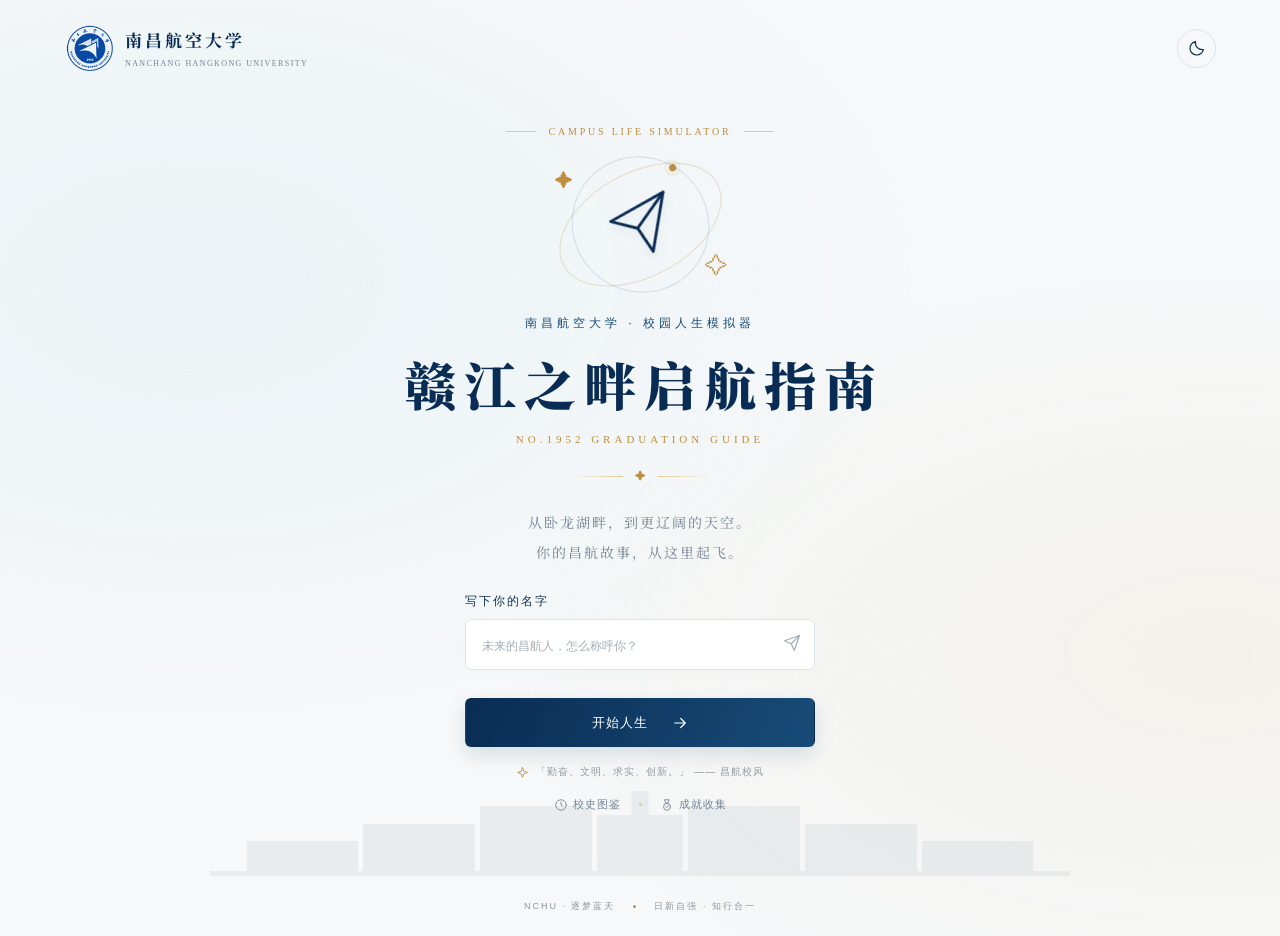
==== commit 8e9b202a: "feat: 扩充天赋/主线/结局，开启成就系统，加入学业风险与随机事件 - 天赋 28 -> 58 张（SSR 12 / SR 22 / R 24） - 主线事件 15 -> 33 个，新增宿舍躺平、" ====
--- a/index.html
+++ b/index.html
@@ -206,6 +206,11 @@
             <span class="side-label">你的属性</span>
             <div class="game-stats" id="game-stats"></div>
           </div>
+          <div class="side-card risk-box" id="risk-box">
+            <span class="side-label">学业风险 <em id="risk-label">正常</em></span>
+            <div class="risk-track"><i id="risk-bar"></i></div>
+            <p class="side-note risk-note-text">逃课、躺平、通宵会上涨；累计 60 触发学业预警，100 直接劝退。</p>
+          </div>
           <div class="side-card side-card-quiet">
             <span class="side-label">本作说明</span>
             <p class="side-note">属性检定 = 属性值 + 1d20，达到阈值即成功。属性与天赋会一路影响四年里的每一次选择。</p>
@@ -237,6 +242,8 @@
           <span class="ticket-code">NCHU · CLASS OF 2030</span>
         </div>
 
+        <div class="ending-meta" id="ending-meta"></div>
+
         <div class="ending-highlights">
           <span class="side-label">四年里，你记得的几件事</span>
           <ul id="ending-log"></ul>
@@ -271,14 +278,21 @@
       <div class="page-content">
         <p class="section-eyebrow">YOUR MILESTONES</p>
         <h2 id="achievements-title">成就收集</h2>
-        <p class="section-subtitle">敬请期待 · 后续版本开放</p>
+        <p class="section-subtitle">四年里藏着的每一件小事，都会被记下来</p>
+        <div class="achv-progress">
+          <span class="ap-label">已解锁</span>
+          <span class="ap-track"><i id="achv-progress-bar"></i></span>
+          <span class="ap-value" id="achv-progress-text">0 / 0</span>
+        </div>
         <div class="achv-grid" id="achv-grid"></div>
       </div>
     </section>
   </main>
   <footer class="site-footer"><span>NCHU · 逐梦蓝天</span><i></i><span>日新自强 · 知行合一</span></footer>
   <div class="toast" id="toast" role="status"></div>
+  <div class="achv-toast" id="achv-toast" role="status"></div>
   <script src="js/data.js"></script>
+  <script src="js/story.js"></script>
   <script src="js/game.js"></script>
 </body>
 </html>
--- a/css/main.css
+++ b/css/main.css
@@ -310,12 +310,47 @@
 .timeline li.now .tl-name{color:var(--gold)}
 
 /* ---------- 成就 ---------- */
+.achv-progress{display:flex;align-items:center;gap:14px;max-width:760px;margin:0 auto 26px}
+.ap-label{font-family:var(--serif);font-size:12px;letter-spacing:1.5px;color:var(--muted);white-space:nowrap}
+.ap-track{flex:1;height:5px;border-radius:3px;background:#e4ecf1;overflow:hidden}
+.ap-track i{display:block;height:100%;width:0;border-radius:3px;
+  background:linear-gradient(90deg,var(--navy),var(--gold));transition:width .6s ease}
+.ap-value{font-family:Georgia,serif;font-size:12px;letter-spacing:1px;color:var(--gold);white-space:nowrap}
+
 .achv-grid{display:grid;grid-template-columns:repeat(4,1fr);gap:14px;max-width:760px;margin:0 auto}
-.achv-item{display:flex;flex-direction:column;align-items:center;gap:11px;border:1px dashed #c9d5de;
-  border-radius:10px;padding:24px 12px;background:#fff;color:#7d8b99;transition:.25s}
-.achv-item:hover{border-color:#bd8e3f88;color:var(--gold);background:#fffdf8}
-.achv-item svg{width:26px;height:26px;stroke-width:1.3}
-.achv-item span{font-size:11px;letter-spacing:.5px;text-align:center}
+.achv-item{position:relative;display:flex;flex-direction:column;align-items:center;gap:9px;
+  border:1px dashed #c9d5de;border-radius:10px;padding:22px 12px;background:#fff;
+  color:#93a0ac;transition:.25s}
+.achv-item:hover{border-color:#bd8e3f88;background:#fffdf8}
+.achv-item .achv-icon{display:block;color:#b8c3cd;transition:.25s}
+.achv-item .achv-icon svg{width:26px;height:26px;stroke-width:1.3}
+.achv-item .achv-name{display:block;font-family:var(--serif);font-size:12px;font-weight:700;
+  letter-spacing:.5px;color:#8b98a4;text-align:center;transition:.25s}
+.achv-item .achv-desc{display:block;font-size:10px;line-height:1.55;letter-spacing:.2px;
+  color:#a9b4be;text-align:center}
+.achv-item.unlocked{border-style:solid;border-color:#e2d3b0;background:linear-gradient(160deg,#fffdf8,#faf5e9)}
+.achv-item.unlocked .achv-icon{color:var(--gold)}
+.achv-item.unlocked .achv-name{color:var(--navy)}
+.achv-item.unlocked .achv-desc{color:#8d7a55}
+.achv-item.unlocked:hover{background:linear-gradient(160deg,#fffdf8,#f7efdd)}
+.achv-item .achv-badge{position:absolute;top:9px;right:9px;display:flex;align-items:center;
+  justify-content:center;width:17px;height:17px;border-radius:50%;background:var(--gold);color:#fff}
+.achv-item .achv-badge svg{width:11px;height:11px;stroke-width:2.6}
+.achv-item.secret{background:#fbfcfd}
+.achv-item.secret.unlocked{background:linear-gradient(160deg,#fffdf8,#f8f1e2)}
+
+/* 成就弹窗 */
+.achv-toast{position:fixed;z-index:30;right:26px;bottom:30px;display:flex;align-items:center;gap:12px;
+  padding:13px 20px 13px 15px;background:linear-gradient(120deg,#0e3559,#164a79);color:#fff;
+  border-radius:9px;box-shadow:0 16px 40px #0b2540 40%;opacity:0;transform:translateY(16px);
+  pointer-events:none;transition:.35s;max-width:330px}
+.achv-toast.show{opacity:1;transform:translateY(0)}
+.achv-toast .at-icon{display:flex;align-items:center;justify-content:center;width:34px;height:34px;
+  flex:0 0 34px;border-radius:50%;background:#ffffff1f;color:var(--gold-light)}
+.achv-toast .at-icon svg{width:18px;height:18px}
+.achv-toast .at-body{display:flex;flex-direction:column;gap:2px;min-width:0}
+.achv-toast .at-label{font-family:Georgia,serif;font-size:8px;letter-spacing:2.2px;color:var(--gold-light);text-transform:uppercase}
+.achv-toast .at-name{font-family:var(--serif);font-size:13px;letter-spacing:1px;font-weight:700}
 
 /* ---------- 提示 ---------- */
 .toast{position:fixed;z-index:20;bottom:35px;left:50%;transform:translate(-50%,15px);padding:11px 20px;
@@ -333,8 +368,21 @@
 .dark .effect-chip{background:#1c2f42;border-color:#3a4a5c;color:#c8a869}
 .dark .name-field input::placeholder{color:#718295}
 .dark .toast{background:#d3ae69;color:#10283f}
-.dark .achv-item{background:#ffffff0d;border-color:#2d475c;color:#7d8b99}
-.dark .achv-item:hover{background:#ffffff14;color:var(--gold)}
+.dark .achv-item{background:#ffffff0d;border-color:#2d475c}
+.dark .achv-item .achv-icon{color:#6a7d8f}
+.dark .achv-item .achv-name{color:#9aabba}
+.dark .achv-item .achv-desc{color:#6e7f8f}
+.dark .achv-item:hover{background:#ffffff14;border-color:#bd8e3f88}
+.dark .achv-item.unlocked{background:linear-gradient(160deg,#1a2b3d,#22303f);border-color:#5c5233}
+.dark .achv-item.unlocked .achv-icon{color:#d3ae69}
+.dark .achv-item.unlocked .achv-name{color:#e8dfcc}
+.dark .achv-item.unlocked .achv-desc{color:#a2916d}
+.dark .achv-item.unlocked:hover{background:linear-gradient(160deg,#1f3145,#27384a)}
+.dark .achv-item.secret{background:#ffffff08}
+.dark .achv-item.secret.unlocked{background:linear-gradient(160deg,#1c2c3e,#26333f)}
+.dark .ap-track{background:#1e3245}
+.dark .ap-label{color:#7d8b99}
+.dark .achv-toast{background:linear-gradient(120deg,#1b3f60,#25608f);box-shadow:0 16px 40px #000 55%}
 .dark .timeline li:before{background:#0b1929;border-color:#39506a}
 .dark .timeline li.now:before{background:var(--gold);border-color:var(--gold)}
 .dark .campus-line{opacity:.09}
@@ -479,8 +527,12 @@
   .tl-note{font-size:10px}
   .achv-grid{grid-template-columns:repeat(2,1fr);gap:10px}
   .achv-item{padding:18px 10px;gap:8px}
-  .achv-item svg{width:22px;height:22px}
-  .achv-item span{font-size:10px}
+  .achv-item .achv-icon svg{width:22px;height:22px}
+  .achv-item .achv-name{font-size:11px}
+  .achv-item .achv-desc{font-size:9px}
+  .achv-progress{gap:10px;margin-bottom:20px}
+  .ap-label,.ap-value{font-size:10px}
+  .achv-toast{right:14px;left:14px;bottom:20px;max-width:none;padding:11px 15px}
   .toast{font-size:11px;max-width:90vw;white-space:normal;text-align:center}
 }
 @media(max-height:720px) and (min-width:541px){
--- a/css/game.css
+++ b/css/game.css
@@ -71,6 +71,28 @@
 }
 .gs-item.bump{background:#fdf6e6;transform:scale(1.035)}
 .gs-item.bump b{color:var(--gold)}
+
+/* ---------- 学业风险 ---------- */
+.risk-box .side-label{display:flex;align-items:center;justify-content:space-between;gap:8px}
+.risk-box .side-label em{
+  font:700 10px/1 var(--serif);font-style:normal;letter-spacing:1px;
+  color:#3f7a51;text-transform:none;
+}
+.risk-box.warn .side-label em{color:#a5762a}
+.risk-box.danger .side-label em{color:#9a5a52}
+.risk-track{
+  height:6px;border-radius:4px;background:#e6eef3;overflow:hidden;margin-bottom:11px;
+}
+.risk-track i{
+  display:block;height:100%;width:0;border-radius:4px;
+  background:linear-gradient(90deg,#4a8f66,#7fae5a);
+  transition:width .5s ease,background .35s ease;
+}
+.risk-box.warn .risk-track i{background:linear-gradient(90deg,#c9a24a,#d8a13c)}
+.risk-box.danger .risk-track i{background:linear-gradient(90deg,#c07a4e,#b4534a)}
+.risk-note-text{font-size:10px;line-height:1.7;color:#93a0ac}
+.risk-box.warn{border-color:#e2d3b0}
+.risk-box.danger{border-color:#e0c0ba;background:#fdf7f6}
 
 /* ---------- 事件区 ---------- */
 .game-main{min-height:430px}
@@ -162,6 +184,16 @@
 .delta-chip svg{width:11px;height:11px}
 .delta-chip.minus{background:#fbf0ef;border-color:#ecd5d1;color:#9a5a52}
 
+/* ---------- 结算里的风险提示 ---------- */
+.risk-note{
+  display:block;margin-top:13px;padding:7px 12px;border-radius:5px;
+  background:#fdf2f0;border-left:3px solid #b4534a;
+  font:400 10.5px/1.6 var(--serif);letter-spacing:.3px;color:#9a5a52;
+}
+.risk-note.down{
+  background:#f1f8f2;border-left-color:#4a8f66;color:#3f7a51;
+}
+
 /* ---------- 社团招新 ---------- */
 .club-option{
   display:flex;gap:15px;align-items:flex-start;width:100%;text-align:left;
@@ -225,6 +257,30 @@
   text-align:left;border-top:1px dashed var(--line);padding-top:18px;
   margin-bottom:24px;display:flex;flex-direction:column;gap:11px;
 }
+
+/* 学期小结里的风险条 */
+.summary-risk{
+  display:grid;grid-template-columns:auto 1fr auto;align-items:center;gap:12px;
+  margin-bottom:22px;padding:11px 14px;border-radius:7px;background:#f2f6f9;
+  text-align:left;
+}
+.sr-label{
+  font:400 10px/1 var(--serif);letter-spacing:1.4px;color:var(--muted);white-space:nowrap;
+}
+.sr-track{height:5px;border-radius:3px;background:#e0e9ef;overflow:hidden}
+.sr-track i{
+  display:block;height:100%;border-radius:3px;
+  background:linear-gradient(90deg,#4a8f66,#7fae5a);transition:width .5s ease;
+}
+.sr-value{
+  font:700 10px/1 Georgia,serif;color:#4a8f66;white-space:nowrap;letter-spacing:.4px;
+}
+.summary-risk.warn{background:#fdf6e6}
+.summary-risk.warn .sr-track i{background:linear-gradient(90deg,#c9a24a,#d8a13c)}
+.summary-risk.warn .sr-value{color:#a5762a}
+.summary-risk.danger{background:#fdf2f0}
+.summary-risk.danger .sr-track i{background:linear-gradient(90deg,#c07a4e,#b4534a)}
+.summary-risk.danger .sr-value{color:#9a5a52}
 .log-line{
   display:grid;grid-template-columns:8px 92px 1fr;gap:11px;align-items:baseline;
 }
@@ -268,6 +324,20 @@
   letter-spacing:.3px;text-align:left;
 }
 .ending-ticket{text-align:left}
+
+/* 结局页统计条 */
+.ending-meta{
+  display:flex;flex-wrap:wrap;justify-content:center;gap:9px;margin-top:20px;
+}
+.ending-meta .em-item{
+  display:inline-flex;align-items:center;gap:6px;padding:6px 13px;border-radius:20px;
+  background:#f2f6f9;border:1px solid var(--line);
+  font:400 10.5px/1 var(--serif);letter-spacing:.6px;color:var(--muted);
+}
+.ending-meta .em-item svg{width:12px;height:12px;color:var(--gold)}
+.ending-card.bad .ending-icon{background:#fdf2f0;border-color:#e0c0ba;color:#9a5a52}
+.ending-card.bad .ending-label{color:#9a5a52}
+.ending-card.bad .ending-title{color:#8a4a44}
 .ending-highlights{
   margin-top:26px;text-align:left;border-top:1px dashed var(--line);
   padding-top:22px;
@@ -330,10 +400,23 @@
 .dark .verdict.bad{background:#3a2422;border-color:#5c3a35;color:#e0b4ae}
 .dark .delta-chip{background:#3a2f18;border-color:#5c4a24;color:var(--gold-light)}
 .dark .delta-chip.minus{background:#3a2422;border-color:#5c3a35;color:#e0b4ae}
+.dark .risk-note{background:#2a1e1d;border-left-color:#b4534a;color:#d9a49a}
+.dark .risk-note.down{background:#1c2c22;border-left-color:#4a8f66;color:#8fbf9c}
 .dark .summary-stats .gs-item{background:#ffffff0d}
 .dark .side-card-quiet{background:transparent}
 .dark .ending-icon{background:#3a2f18;border-color:#5c4a24;color:var(--gold-light)}
 .dark .log-dot{background:var(--gold-light)}
+.dark .risk-track{background:#1e3245}
+.dark .risk-note-text{color:#6e7f8f}
+.dark .risk-box.warn{border-color:#5c4a24}
+.dark .risk-box.danger{border-color:#5a3a36;background:#2a1e1d}
+.dark .summary-risk{background:#ffffff0d}
+.dark .summary-risk .sr-track{background:#1e3245}
+.dark .summary-risk.warn{background:#3a2f18}
+.dark .summary-risk.danger{background:#2a1e1d}
+.dark .ending-meta .em-item{background:#ffffff0d;border-color:#2d475c;color:#9aabba}
+.dark .ending-card.bad .ending-icon{background:#2a1e1d;border-color:#5a3a36;color:#d08a7e}
+.dark .ending-card.bad .ending-title{color:#d9a49a}
 
 /* ---------- 响应式 ---------- */
 @media(min-width:1500px){
@@ -353,6 +436,7 @@
   .game-stats{flex-direction:row;flex-wrap:wrap;gap:7px}
   .gs-item{grid-template-columns:14px auto auto;padding:6px 10px}
   .game-progress{flex:0 0 170px}
+  .risk-box{flex:1 1 100%}
 }
 
 @media(max-width:800px){
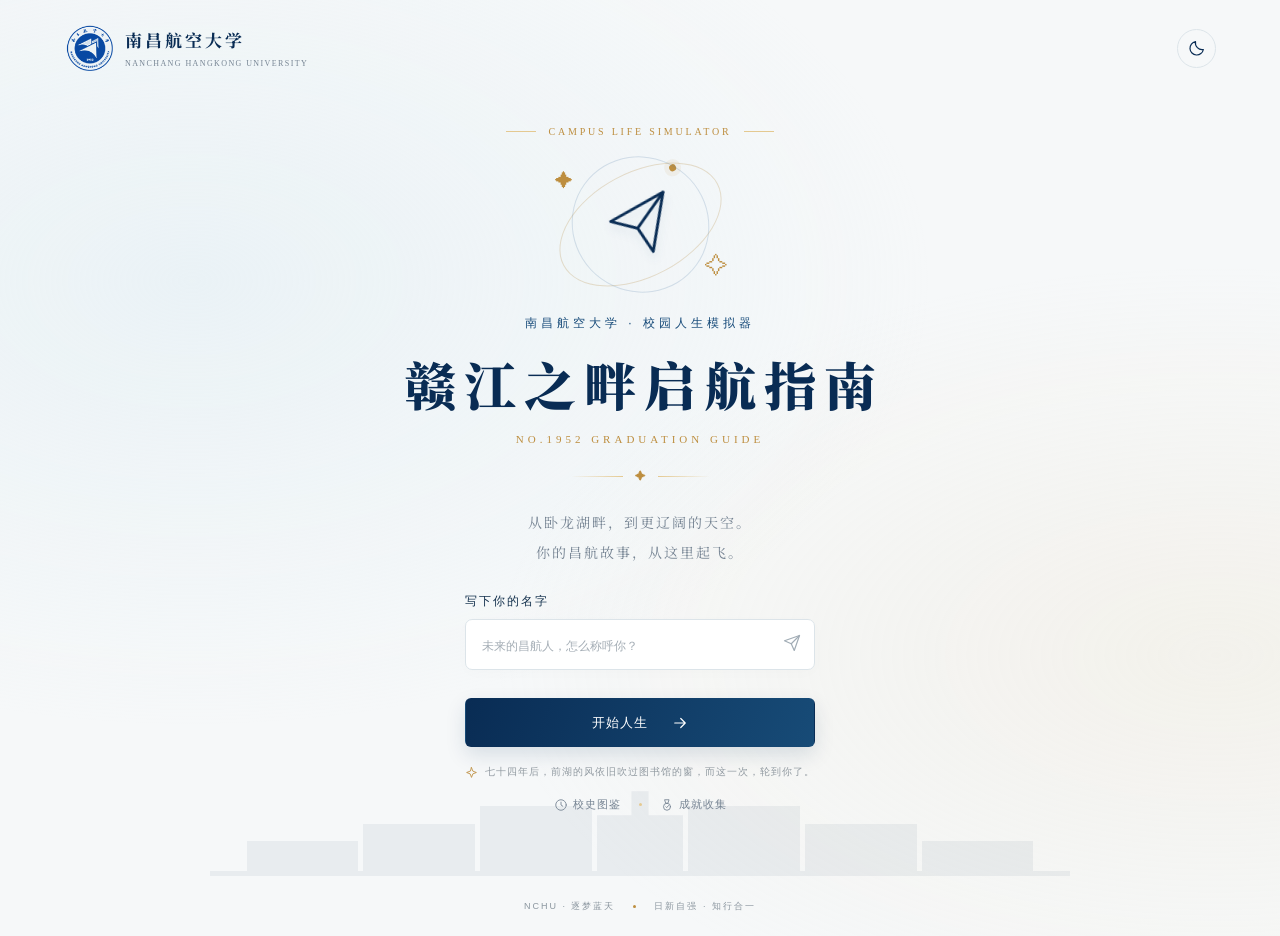
==== commit a35732ae: "feat: 降低重复度、补负面选项、让劝退结局真正可触发 - 主线事件 33 -> 58 个，随机事件 25 -> 38 个（新增 13 个负面随机事件） - 新增学期锚点机制：军训/百团/四级/金工" ====
--- a/index.html
+++ b/index.html
@@ -209,7 +209,7 @@
           <div class="side-card risk-box" id="risk-box">
             <span class="side-label">学业风险 <em id="risk-label">正常</em></span>
             <div class="risk-track"><i id="risk-bar"></i></div>
-            <p class="side-note risk-note-text">逃课、躺平、通宵会上涨；累计 60 触发学业预警，100 直接劝退。</p>
+            <p class="side-note risk-note-text">逃课、躺平、通宵会上涨；学期末满 70 触发学业预警，累计 3 次或直接满 100 会被劝退。</p>
           </div>
           <div class="side-card side-card-quiet">
             <span class="side-label">本作说明</span>
@@ -293,6 +293,7 @@
   <div class="achv-toast" id="achv-toast" role="status"></div>
   <script src="js/data.js"></script>
   <script src="js/story.js"></script>
+  <script src="js/story2.js"></script>
   <script src="js/game.js"></script>
 </body>
 </html>
--- a/css/game.css
+++ b/css/game.css
@@ -154,6 +154,14 @@
 .choice-button.ghost{
   border-style:dashed;background:transparent;
 }
+/* 选项上的学业风险标签 */
+.choice-risk{
+  display:inline-flex;align-items:center;
+  font:400 9.5px/1.5 var(--serif);letter-spacing:.8px;
+  color:#9a5a52;background:#fdf2f0;border:1px solid #e6cfca;
+  padding:1px 7px;border-radius:3px;margin-top:1px;
+}
+.choice-risk.down{color:#3f7a51;background:#f1f8f2;border-color:#cbe3d4}
 
 /* ---------- 检定结果 ---------- */
 .outcome{padding-top:4px}
@@ -354,6 +362,10 @@
 }
 .el-text{
   font:400 11.5px/1.8 var(--serif);color:var(--muted);
+}
+.ending-highlights li.el-empty{
+  display:block;text-align:center;
+  font:400 11.5px/1.8 var(--serif);color:var(--muted);letter-spacing:.4px;
 }
 .ending-actions{
   display:flex;gap:12px;justify-content:center;flex-wrap:wrap;margin-top:30px;
@@ -389,6 +401,8 @@
 .dark .choice-button:hover{background:#ffffff12;border-color:var(--gold)}
 .dark .club-option:hover{background:#ffffff12;border-color:var(--gold)}
 .dark .choice-label{color:#dbe6f0}
+.dark .choice-risk{background:#3a2422;border-color:#5c3a35;color:#e0b4ae}
+.dark .choice-risk.down{background:#1b3324;border-color:#2c5540;color:#8fc7a4}
 .dark .event-title,
 .dark .term-summary h3,
 .dark .ending-card h2{color:#e3ecf5}
